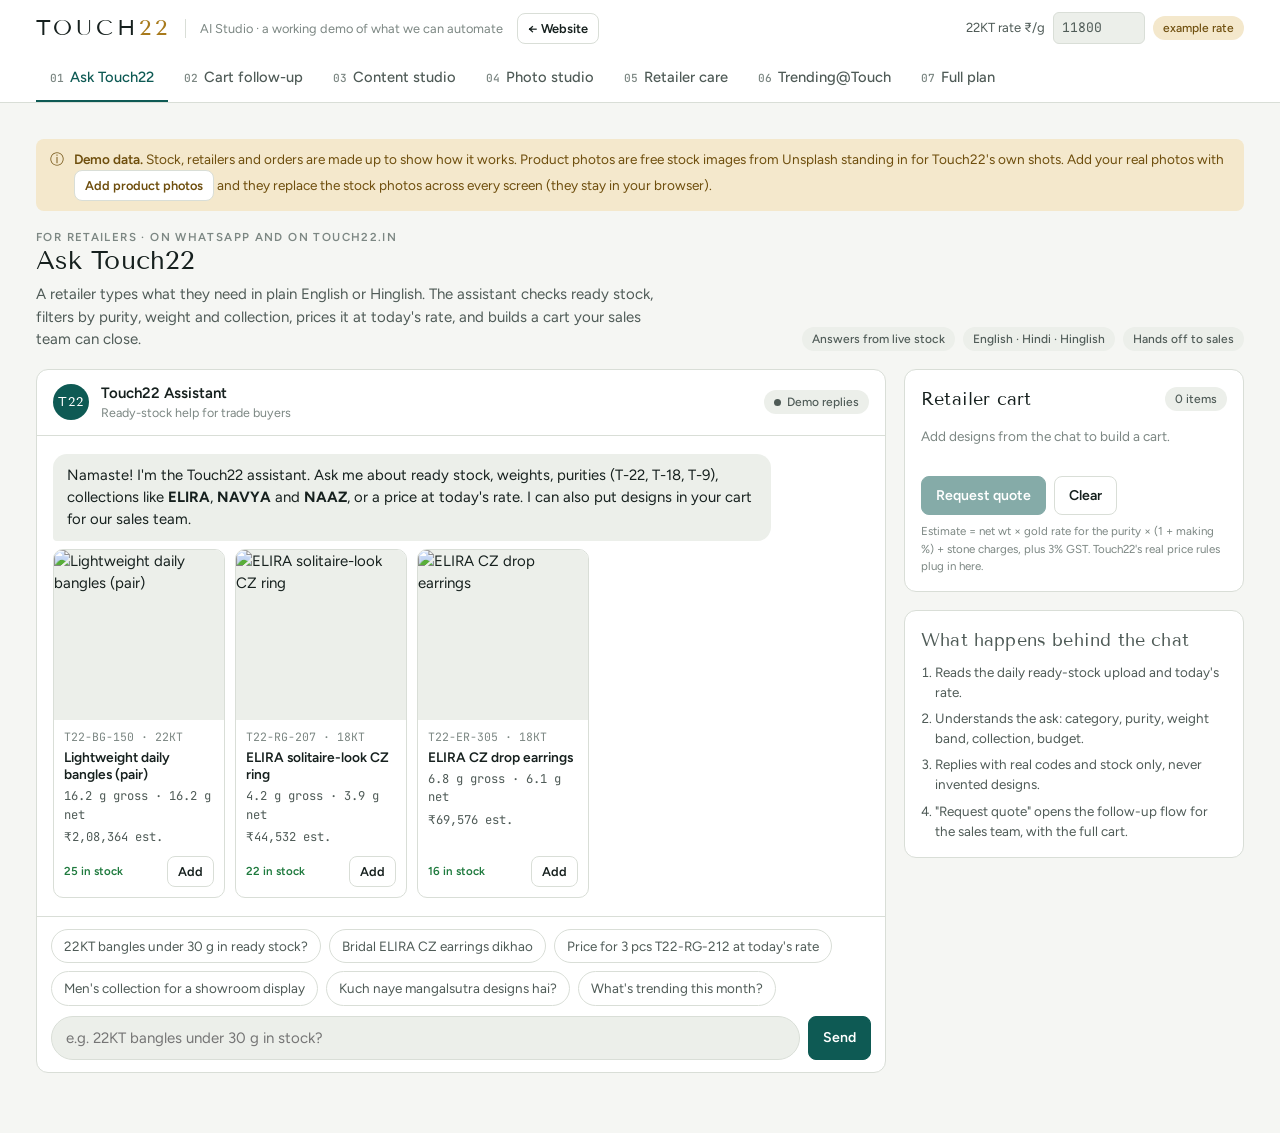
==== demos/index.html @ 25bc56fc "Add Touch22 landing site and AI Studio demos Landing page with stock jewellery photography, collecti" ====
<!doctype html><html lang="en"><head><meta charset="utf-8"><title>Touch22 AI Studio · Live demos</title><meta name="description" content="Interactive demos of the Touch22 AI automations: trade assistant, cart follow-up, content studio, photo studio, retailer care and Trending@Touch."><link rel="icon" href="data:image/svg+xml,%3Csvg xmlns='http://www.w3.org/2000/svg' viewBox='0 0 64 64'%3E%3Crect width='64' height='64' rx='14' fill='%230F0D0A'/%3E%3Ctext x='32' y='42' font-family='Georgia' font-size='26' fill='%23E8C77F' text-anchor='middle'%3E22%3C/text%3E%3C/svg%3E"><meta name=viewport content="width=device-width,initial-scale=1,viewport-fit=cover"><style>:root{color-scheme:light;box-sizing:border-box;padding-top:env(safe-area-inset-top,0px);padding-bottom:env(safe-area-inset-bottom,0px)}html{scroll-padding-top:env(safe-area-inset-top,0px)}body{margin:0;padding:0;font:14px -apple-system,BlinkMacSystemFont,sans-serif;background:#fff;color:#000}img{max-width:100%}[hidden]:not([hidden=until-found i]){display:none!important}</style></head><body>
<link rel="preconnect" href="https://fonts.googleapis.com">
<link rel="stylesheet" href="https://fonts.googleapis.com/css2?family=Tenor+Sans&family=Figtree:wght@400;500;600;700&family=JetBrains+Mono:wght@400;500&display=swap">
<style>
/* Layout: an app shell. Brand bar + tab rail on top, one working screen per AI automation below. */
:root{
  --bg:#F5F6F3; --surface:#FFFFFF; --surface-2:#ECEFEA; --line:#D9DED7;
  --ink:#16201E; --ink-2:#4F5B57; --ink-3:#7C8783;
  --peacock:#0E5A54; --peacock-2:#E1EFEC; --on-peacock:#FFFFFF;
  --gold:#A87A1C; --gold-2:#F4E8CC; --gold-ink:#6E4E0D;
  --wa:#DCF8C6; --wa-ink:#11291C; --wa-bg:#E9E3DA;
  --good:#1F7A3E; --warn:#A6620B; --bad:#B23A2E;
  --shadow:0 1px 2px rgba(20,32,30,.06),0 8px 24px rgba(20,32,30,.06);
  --f-display:"Tenor Sans","Optima","Candara","Segoe UI",sans-serif;
  --f-body:"Figtree","Segoe UI",system-ui,-apple-system,sans-serif;
  --f-mono:"JetBrains Mono",ui-monospace,"SFMono-Regular",Menlo,monospace;
}
@media (prefers-color-scheme: dark){:root:not([data-theme="light"]){
  --bg:#0D1413; --surface:#141D1C; --surface-2:#1B2624; --line:#2A3735;
  --ink:#E8EEEC; --ink-2:#AAB6B2; --ink-3:#7D8A86;
  --peacock:#4FB3A8; --peacock-2:#183230; --on-peacock:#06201D;
  --gold:#E2B654; --gold-2:#3A2E14; --gold-ink:#F1D48E;
  --wa:#1F4A33; --wa-ink:#E3F5E8; --wa-bg:#101A18;
  --good:#5BC682; --warn:#E6A24A; --bad:#EE7B6E;
  --shadow:0 1px 2px rgba(0,0,0,.3),0 8px 24px rgba(0,0,0,.25);
  color-scheme:dark}}
:root[data-theme="dark"]{
  --bg:#0D1413; --surface:#141D1C; --surface-2:#1B2624; --line:#2A3735;
  --ink:#E8EEEC; --ink-2:#AAB6B2; --ink-3:#7D8A86;
  --peacock:#4FB3A8; --peacock-2:#183230; --on-peacock:#06201D;
  --gold:#E2B654; --gold-2:#3A2E14; --gold-ink:#F1D48E;
  --wa:#1F4A33; --wa-ink:#E3F5E8; --wa-bg:#101A18;
  --good:#5BC682; --warn:#E6A24A; --bad:#EE7B6E;
  --shadow:0 1px 2px rgba(0,0,0,.3),0 8px 24px rgba(0,0,0,.25);
  color-scheme:dark}
*{box-sizing:border-box}
[hidden]{display:none!important}
body{background:var(--bg);color:var(--ink);font-family:var(--f-body);font-size:15px;line-height:1.5}
body::before{content:"";position:fixed;inset:0 0 auto;height:env(safe-area-inset-top,0px);z-index:10;background:var(--surface)}
.wrap{max-width:1240px;margin:0 auto;padding-left:max(16px,env(safe-area-inset-left,0px));padding-right:max(16px,env(safe-area-inset-right,0px))}
h1,h2,h3{font-family:var(--f-display);font-weight:400;text-wrap:balance;margin:0;letter-spacing:.01em}
h2{font-size:1.6rem;line-height:1.2}
h3{font-size:1.1rem}
p{margin:0}
.mono{font-family:var(--f-mono);font-variant-numeric:tabular-nums}
.eyebrow{font-size:.72rem;letter-spacing:.12em;text-transform:uppercase;color:var(--ink-3);font-weight:600}
.muted{color:var(--ink-2)}
button,input,select,textarea{font:inherit;color:inherit}
button{cursor:pointer}
:focus-visible{outline:2px solid var(--peacock);outline-offset:2px}

/* Top bar */
.top{position:sticky;top:env(safe-area-inset-top,0px);z-index:9;background:var(--surface);border-bottom:1px solid var(--line)}
.brandrow{display:flex;align-items:center;gap:14px;padding-block:12px;flex-wrap:wrap}
.mark{font-family:var(--f-display);font-size:1.35rem;letter-spacing:.18em}
.mark b{color:var(--gold);font-weight:400}
.tag{font-size:.8rem;color:var(--ink-3);border-left:1px solid var(--line);padding-left:14px}
.rate{margin-left:auto;display:flex;align-items:center;gap:8px;font-size:.82rem;color:var(--ink-2)}
.rate input{width:92px;padding:5px 8px;border:1px solid var(--line);border-radius:6px;background:var(--surface-2);font-family:var(--f-mono)}
.tabs{display:flex;gap:2px;overflow-x:auto;scrollbar-width:none}
.tabs::-webkit-scrollbar{display:none}
.tab{border:0;background:none;padding:10px 14px 12px;white-space:nowrap;color:var(--ink-2);font-weight:500;border-bottom:2px solid transparent;font-size:.92rem}
.tab:hover{color:var(--ink)}
.tab[aria-selected="true"]{color:var(--peacock);border-bottom-color:var(--peacock)}
.tab .n{font-family:var(--f-mono);font-size:.7rem;color:var(--ink-3);margin-right:6px}

.note{display:flex;gap:10px;align-items:flex-start;background:var(--gold-2);color:var(--gold-ink);border-radius:8px;padding:10px 14px;font-size:.85rem;margin-top:16px}
.note strong{font-weight:600}
main{padding-block:20px 60px}
.screen-head{display:flex;justify-content:space-between;align-items:flex-end;gap:16px;flex-wrap:wrap;margin-bottom:18px}
.screen-head .lede{max-width:62ch;color:var(--ink-2);margin-top:6px}
.who{display:flex;gap:8px;flex-wrap:wrap}
.pill{display:inline-flex;align-items:center;gap:6px;font-size:.75rem;padding:3px 10px;border-radius:999px;background:var(--surface-2);color:var(--ink-2);font-weight:500;white-space:nowrap}
.pill.live{background:var(--peacock-2);color:var(--peacock)}
.pill.gold{background:var(--gold-2);color:var(--gold-ink)}
.pill.good{color:var(--good)}
.pill.warn{color:var(--warn)}
.dot{width:7px;height:7px;border-radius:50%;background:currentColor}

.panel{background:var(--surface);border:1px solid var(--line);border-radius:12px}
.btn{border:1px solid var(--line);background:var(--surface);padding:8px 14px;border-radius:8px;font-weight:600;font-size:.88rem;display:inline-flex;align-items:center;gap:6px}
.btn:hover{border-color:var(--ink-3)}
.btn.primary{background:var(--peacock);border-color:var(--peacock);color:var(--on-peacock)}
.btn.primary:hover{filter:brightness(1.08)}
.btn.small{padding:5px 10px;font-size:.8rem}
.btn:disabled{opacity:.5;cursor:not-allowed}
.chips{display:flex;gap:8px;flex-wrap:wrap}
.chip{border:1px solid var(--line);background:var(--surface);border-radius:999px;padding:6px 12px;font-size:.84rem;color:var(--ink-2);text-align:left}
.chip:hover{border-color:var(--peacock);color:var(--peacock)}
.chip[aria-pressed="true"]{background:var(--peacock);color:var(--on-peacock);border-color:var(--peacock)}

/* ASK */
.ask{display:grid;grid-template-columns:minmax(0,1fr) 340px;gap:18px;align-items:start}
.chat{display:flex;flex-direction:column;min-height:620px;overflow:hidden}
.chat-head{display:flex;align-items:center;gap:12px;padding:12px 16px;border-bottom:1px solid var(--line)}
.avatar{width:36px;height:36px;border-radius:50%;background:var(--peacock);color:var(--on-peacock);display:grid;place-items:center;font-family:var(--f-display);font-size:.8rem;letter-spacing:.06em;flex:none}
.chat-head .t{font-weight:600}
.chat-head .s{font-size:.78rem;color:var(--ink-3)}
.chat-head .pill{margin-left:auto}
.log{flex:1;overflow-y:auto;padding:18px 16px;display:flex;flex-direction:column;gap:14px;max-height:640px}
.msg{max-width:88%;display:flex;flex-direction:column;gap:8px}
.msg.me{align-self:flex-end;align-items:flex-end}
.bubble{padding:10px 14px;border-radius:14px;background:var(--surface-2);font-size:.93rem;white-space:pre-wrap;overflow-wrap:anywhere}
.msg.me .bubble{background:var(--peacock);color:var(--on-peacock);border-bottom-right-radius:4px}
.msg.bot .bubble{border-bottom-left-radius:4px}
.bubble ul{margin:4px 0;padding-left:18px;white-space:normal}
.src{font-size:.72rem;color:var(--ink-3)}
.typing{display:inline-flex;gap:4px}
.typing i{width:6px;height:6px;border-radius:50%;background:var(--ink-3);animation:bl 1s infinite}
.typing i:nth-child(2){animation-delay:.15s}.typing i:nth-child(3){animation-delay:.3s}
@keyframes bl{0%,100%{opacity:.25}50%{opacity:1}}
.cards{display:grid;grid-template-columns:repeat(auto-fill,minmax(150px,1fr));gap:10px;width:100%}
.pcard{background:var(--surface);border:1px solid var(--line);border-radius:10px;overflow:hidden;display:flex;flex-direction:column}
.pimg{aspect-ratio:1/1;max-width:100%;background:var(--surface-2);position:relative}
.pimg svg,.pimg img{width:100%;height:100%;display:block;object-fit:cover}
.pimg .lbl{position:absolute;left:6px;bottom:6px;font-size:.62rem;background:rgba(0,0,0,.45);color:#fff;padding:1px 6px;border-radius:4px;letter-spacing:.04em}
.pbody{padding:8px 10px 10px;display:flex;flex-direction:column;gap:4px;flex:1}
.pcode{font-family:var(--f-mono);font-size:.72rem;color:var(--ink-3)}
.pname{font-weight:600;font-size:.86rem;line-height:1.25}
.pmeta{font-size:.76rem;color:var(--ink-2);font-family:var(--f-mono)}
.pfoot{display:flex;justify-content:space-between;align-items:center;margin-top:auto;padding-top:6px;gap:6px}
.stock{font-size:.72rem;font-weight:600}
.stock.ok{color:var(--good)}.stock.low{color:var(--warn)}.stock.out{color:var(--bad)}
.composer{border-top:1px solid var(--line);padding:12px 14px;display:flex;flex-direction:column;gap:10px}
.composer form{display:flex;gap:8px}
.composer input{flex:1;min-width:0;padding:10px 14px;border:1px solid var(--line);border-radius:999px;background:var(--surface-2)}
.side{display:flex;flex-direction:column;gap:18px}
.side .panel{padding:16px}
.cartline{display:grid;grid-template-columns:42px minmax(0,1fr) auto;gap:10px;align-items:center;padding-block:8px;border-bottom:1px solid var(--line)}
.cartline:last-child{border-bottom:0}
.thumb{width:42px;height:42px;border-radius:6px;overflow:hidden;background:var(--surface-2)}
.thumb svg,.thumb img{width:100%;height:100%;display:block;object-fit:cover}
.qty{display:flex;align-items:center;gap:4px}
.qty button{width:22px;height:22px;border-radius:5px;border:1px solid var(--line);background:var(--surface);line-height:1;padding:0}
.totals{display:grid;grid-template-columns:1fr auto;gap:4px 12px;font-size:.85rem;margin-top:10px}
.totals .big{font-weight:700;font-size:1rem}
.empty{color:var(--ink-3);font-size:.85rem;padding-block:8px}
.how{font-size:.84rem;color:var(--ink-2);display:flex;flex-direction:column;gap:8px}
.how li{margin-left:-4px}
.how ol{margin:0;padding-left:18px;display:flex;flex-direction:column;gap:6px}

/* FLOW */
.flow{display:grid;grid-template-columns:minmax(0,1.1fr) 340px minmax(0,1fr);gap:18px;align-items:start}
.steps{padding:8px 0}
.step{display:grid;grid-template-columns:70px 22px minmax(0,1fr);gap:10px;padding:10px 16px;border:0;background:none;text-align:left;width:100%;opacity:.45}
.step.on{opacity:1}
.step.cur{background:var(--peacock-2)}
.step .tm{font-family:var(--f-mono);font-size:.75rem;color:var(--ink-3);padding-top:2px}
.step .ic{width:22px;height:22px;border-radius:50%;border:2px solid var(--line);display:grid;place-items:center;font-size:.7rem;background:var(--surface)}
.step.on .ic{border-color:var(--peacock);background:var(--peacock);color:var(--on-peacock)}
.step .tt{font-weight:600;font-size:.9rem}
.step .dd{font-size:.82rem;color:var(--ink-2)}
.phone{background:var(--wa-bg);border-radius:22px;border:8px solid var(--ink);overflow:hidden;display:flex;flex-direction:column;height:600px}
.phone-top{background:#075E54;color:#fff;padding:10px 12px;display:flex;align-items:center;gap:10px;font-size:.85rem}
.phone-top .avatar{width:30px;height:30px;background:#fff;color:#075E54;font-size:.65rem}
.phone-log{flex:1;overflow-y:auto;padding:12px;display:flex;flex-direction:column;gap:8px}
.wa{max-width:85%;padding:7px 10px 4px;border-radius:8px;font-size:.82rem;white-space:pre-wrap;background:var(--surface);color:var(--ink);box-shadow:0 1px 1px rgba(0,0,0,.08)}
.wa.out{align-self:flex-end;background:var(--wa);color:var(--wa-ink)}
.wa .when{display:block;text-align:right;font-size:.62rem;opacity:.6;margin-top:2px}
.wa .btns{display:flex;gap:6px;margin-top:6px;flex-wrap:wrap}
.wa .btns span{border:1px solid currentColor;border-radius:6px;padding:2px 8px;font-size:.72rem;opacity:.8}
.salescard{padding:16px;display:flex;flex-direction:column;gap:12px}
.kv{display:grid;grid-template-columns:auto 1fr;gap:4px 12px;font-size:.84rem}
.kv dt{color:var(--ink-3)}
.kv dd{margin:0;font-weight:500}
.hl{background:var(--gold-2);color:var(--gold-ink);border-radius:8px;padding:10px 12px;font-size:.84rem}
.retailers{display:flex;gap:8px;flex-wrap:wrap;margin-bottom:14px}

/* STUDIO */
.studio{display:grid;grid-template-columns:300px minmax(0,1fr);gap:18px;align-items:start}
.controls{padding:16px;display:flex;flex-direction:column;gap:16px}
.field{display:flex;flex-direction:column;gap:6px}
.field label,.field .lab{font-size:.78rem;font-weight:600;color:var(--ink-2)}
select,textarea,.field input[type=text]{padding:8px 10px;border:1px solid var(--line);border-radius:8px;background:var(--surface-2);width:100%}
textarea{resize:vertical;min-height:90px;font-size:.88rem}
.igwrap{display:grid;grid-template-columns:minmax(0,380px) minmax(0,1fr);gap:18px;align-items:start}
.ig{background:var(--surface);border:1px solid var(--line);border-radius:12px;overflow:hidden}
.ig-h{display:flex;align-items:center;gap:8px;padding:10px 12px;font-size:.85rem;font-weight:600}
.ig-h .avatar{width:28px;height:28px;font-size:.55rem}
.ig-img{aspect-ratio:1/1;max-width:100%;position:relative;background:var(--surface-2)}
.ig-img svg,.ig-img img{width:100%;height:100%;display:block;object-fit:cover}
.ig-img .slide{position:absolute;top:10px;right:10px;background:rgba(0,0,0,.55);color:#fff;font-size:.7rem;padding:2px 8px;border-radius:999px}
.ig-img .ovl{position:absolute;left:0;right:0;bottom:0;padding:16px;background:linear-gradient(transparent,rgba(0,0,0,.6));color:#fff;font-family:var(--f-display);font-size:1.2rem;letter-spacing:.04em}
.ig-dots{display:flex;justify-content:center;gap:4px;padding:8px}
.ig-dots i{width:6px;height:6px;border-radius:50%;background:var(--line)}
.ig-dots i.on{background:var(--peacock)}
.ig-cap{padding:0 12px 14px;font-size:.86rem;white-space:pre-wrap}
.ig-cap b{font-weight:600}
.kw{display:flex;gap:6px;flex-wrap:wrap;margin-top:8px}
.kw span{font-size:.75rem;background:var(--peacock-2);color:var(--peacock);padding:2px 8px;border-radius:4px}
.cal{display:grid;grid-template-columns:repeat(7,minmax(0,1fr));gap:6px}
.cal div{background:var(--surface-2);border-radius:8px;padding:8px;min-height:84px;font-size:.74rem;display:flex;flex-direction:column;gap:4px}
.cal div b{font-family:var(--f-mono);font-weight:500;color:var(--ink-3)}
.cal .slot{background:var(--surface);border:1px solid var(--line);border-radius:5px;padding:3px 5px}
.cal .slot.new{border-color:var(--peacock);color:var(--peacock);font-weight:600}
.slides{display:flex;gap:6px;overflow-x:auto;padding-bottom:4px}
.slides button{flex:none;border:1px solid var(--line);background:var(--surface);border-radius:6px;padding:4px 10px;font-size:.78rem}
.slides button[aria-pressed="true"]{border-color:var(--peacock);color:var(--peacock);font-weight:600}

/* PHOTO */
.photo{display:grid;grid-template-columns:300px minmax(0,1fr);gap:18px;align-items:start}
.canvases{display:grid;grid-template-columns:1fr 1fr;gap:14px}
.cv{display:flex;flex-direction:column;gap:6px}
.cv canvas{width:100%;max-width:100%;aspect-ratio:1/1;border-radius:10px;border:1px solid var(--line);background:var(--surface-2);display:block}
.drop{border:1.5px dashed var(--line);border-radius:10px;padding:14px;text-align:center;font-size:.84rem;color:var(--ink-2);display:block;cursor:pointer}
.drop:hover{border-color:var(--peacock)}
.drop input{display:none}
.bgs{display:grid;grid-template-columns:repeat(3,1fr);gap:6px}
.bgs button{border:2px solid transparent;border-radius:8px;padding:0;overflow:hidden;background:none}
.bgs button[aria-pressed="true"]{border-color:var(--peacock)}
.bgs canvas{width:100%;aspect-ratio:1/1;display:block}
.bgs span{display:block;font-size:.68rem;padding:2px 0;color:var(--ink-2)}
.check{display:flex;gap:10px;align-items:flex-start;font-size:.84rem;padding:12px 14px}
.check .ok{color:var(--good);font-weight:700}
input[type=range]{width:100%;accent-color:var(--peacock)}

/* CRM */
.crm{display:grid;grid-template-columns:minmax(0,1fr) minmax(0,1.1fr);gap:18px;align-items:start}
.queue{padding:6px 0}
.qi{display:grid;grid-template-columns:52px minmax(0,1fr) auto;gap:12px;align-items:center;padding:10px 16px;border:0;background:none;width:100%;text-align:left;border-bottom:1px solid var(--line)}
.qi:last-child{border-bottom:0}
.qi[aria-pressed="true"]{background:var(--peacock-2)}
.date{text-align:center;border:1px solid var(--line);border-radius:8px;padding:4px 0;background:var(--surface)}
.date b{display:block;font-family:var(--f-mono);font-size:1rem;font-weight:500}
.date span{font-size:.62rem;text-transform:uppercase;letter-spacing:.1em;color:var(--ink-3)}
.qi .t{font-weight:600;font-size:.9rem}
.qi .d{font-size:.8rem;color:var(--ink-2)}
.status{font-size:.72rem;font-weight:600;padding:2px 8px;border-radius:999px;white-space:nowrap}
.status.draft{background:var(--gold-2);color:var(--gold-ink)}
.status.done{background:var(--peacock-2);color:var(--peacock)}
.status.human{background:var(--surface-2);color:var(--ink-2)}
.editor{padding:16px;display:flex;flex-direction:column;gap:12px}

/* TREND */
.trend{display:grid;grid-template-columns:minmax(0,1.4fr) minmax(0,1fr);gap:18px;align-items:start}
.chartbox{padding:16px;overflow-x:auto}
.chartbox svg{display:block;width:100%;min-width:480px;height:auto}
.chartbox text{fill:var(--ink-2);font-family:var(--f-body);font-size:12px}
.chartbox .val{fill:var(--ink);font-family:var(--f-mono);font-size:11px}
.chartbox .grid{stroke:var(--line);stroke-width:1}
.chartbox .bar{fill:var(--peacock)}
.chartbox .bar.top{fill:var(--gold)}
.tt-grid{display:grid;grid-template-columns:repeat(3,minmax(0,1fr));gap:10px}
.tt-grid .pcard .pbody{padding:6px 8px}

/* ROADMAP */
.road{display:grid;grid-template-columns:repeat(auto-fill,minmax(280px,1fr));gap:14px}
.ritem{padding:16px;display:flex;flex-direction:column;gap:10px}
.ritem .rn{display:flex;justify-content:space-between;align-items:center;gap:8px}
.ritem p{font-size:.86rem;color:var(--ink-2)}
.ritem .meta{display:grid;grid-template-columns:auto 1fr;gap:3px 10px;font-size:.78rem}
.ritem .meta dt{color:var(--ink-3)}
.ritem .meta dd{margin:0}
.ritem a{color:var(--peacock);font-weight:600;font-size:.84rem;text-decoration:none}
.phases{display:grid;grid-template-columns:repeat(3,minmax(0,1fr));gap:14px;margin-top:22px}
.phase{padding:16px}
.phase ul{margin:8px 0 0;padding-left:18px;font-size:.86rem;color:var(--ink-2);display:flex;flex-direction:column;gap:4px}
.qs{margin-top:22px;padding:16px}
.qs ol{margin:8px 0 0;padding-left:20px;font-size:.88rem;display:flex;flex-direction:column;gap:6px}

.toast{position:fixed;left:50%;bottom:calc(20px + env(safe-area-inset-bottom,0px));transform:translateX(-50%);background:var(--ink);color:var(--bg);padding:10px 16px;border-radius:8px;font-size:.86rem;z-index:20;box-shadow:var(--shadow);max-width:calc(100% - 32px)}

@media (max-width:1100px){
  .flow{grid-template-columns:minmax(0,1fr) 320px}
  .flow .salescard{grid-column:1/-1}
}
@media (max-width:900px){
  .ask,.studio,.photo,.crm,.trend,.igwrap{grid-template-columns:minmax(0,1fr)}
  .flow{grid-template-columns:minmax(0,1fr)}
  .phone{height:520px;max-width:380px;width:100%;margin:0 auto}
  .phases{grid-template-columns:minmax(0,1fr)}
  .chat{min-height:520px}
  .tag{display:none}
}
@media (max-width:560px){
  .cal{grid-template-columns:repeat(4,minmax(0,1fr))}
  .tt-grid{grid-template-columns:repeat(2,minmax(0,1fr))}
  .canvases{grid-template-columns:1fr}
  .rate{margin-left:0;width:100%}
  .msg{max-width:100%}
}
@media (prefers-reduced-motion:reduce){*{animation:none!important;transition:none!important}}
</style>

<header class="top">
  <div class="wrap">
    <div class="brandrow">
      <a class="mark" href="../" style="text-decoration:none;color:inherit" title="Back to Touch22 home">TOUCH<b>22</b></a>
      <div class="tag">AI Studio · a working demo of what we can automate</div><a class="btn small" href="../" style="text-decoration:none;color:inherit">← Website</a>
      <div class="rate"><label for="rate22">22KT rate ₹/g</label><input id="rate22" type="number" value="11800" step="10" min="1000"><span class="pill gold">example rate</span></div>
    </div>
    <nav class="tabs" role="tablist" aria-label="Demo screens" id="tabs"></nav>
  </div>
</header>

<main class="wrap">
  <div class="note" id="dataNote"><span>ⓘ</span><span><strong>Demo data.</strong> Stock, retailers and orders are made up to show how it works. Product photos are free stock images from Unsplash standing in for Touch22's own shots. Add your real photos with <button class="btn small" id="addPhotosBtn" type="button">Add product photos</button> and they replace the stock photos across every screen (they stay in your browser).<input type="file" id="addPhotos" accept="image/*" multiple hidden></span></div>

  <!-- 1 ASK -->
  <section id="s-ask" class="screen" role="tabpanel">
    <div class="screen-head" style="margin-top:18px">
      <div>
        <div class="eyebrow">For retailers · on WhatsApp and on touch22.in</div>
        <h2>Ask Touch22</h2>
        <p class="lede">A retailer types what they need in plain English or Hinglish. The assistant checks ready stock, filters by purity, weight and collection, prices it at today's rate, and builds a cart your sales team can close.</p>
      </div>
      <div class="who"><span class="pill">Answers from live stock</span><span class="pill">English · Hindi · Hinglish</span><span class="pill">Hands off to sales</span></div>
    </div>
    <div class="ask">
      <div class="panel chat">
        <div class="chat-head">
          <div class="avatar">T22</div>
          <div><div class="t">Touch22 Assistant</div><div class="s">Ready-stock help for trade buyers</div></div>
          <span class="pill" id="aiMode"><span class="dot"></span>Connecting…</span>
        </div>
        <div class="log" id="log" aria-live="polite"></div>
        <div class="composer">
          <div class="chips" id="suggest"></div>
          <form id="askForm"><input id="askInput" autocomplete="off" placeholder="e.g. 22KT bangles under 30 g in stock?"><button class="btn primary" type="submit" id="askBtn">Send</button></form>
        </div>
      </div>
      <aside class="side">
        <div class="panel">
          <div style="display:flex;justify-content:space-between;align-items:center;margin-bottom:6px"><h3>Retailer cart</h3><span class="pill" id="cartCount">0 items</span></div>
          <div id="cartLines"></div>
          <div class="totals" id="cartTotals"></div>
          <div style="display:flex;gap:8px;margin-top:12px;flex-wrap:wrap">
            <button class="btn primary" id="sendQuote" type="button" disabled>Request quote</button>
            <button class="btn" id="clearCart" type="button">Clear</button>
          </div>
          <p class="src" style="margin-top:8px">Estimate = net wt × gold rate for the purity × (1 + making %) + stone charges, plus 3% GST. Touch22's real price rules plug in here.</p>
        </div>
        <div class="panel how">
          <h3>What happens behind the chat</h3>
          <ol>
            <li>Reads the daily ready-stock upload and today's rate.</li>
            <li>Understands the ask: category, purity, weight band, collection, budget.</li>
            <li>Replies with real codes and stock only, never invented designs.</li>
            <li>"Request quote" opens the follow-up flow for the sales team, with the full cart.</li>
          </ol>
        </div>
      </aside>
    </div>
  </section>

  <!-- 2 FLOW -->
  <section id="s-flow" class="screen" role="tabpanel" hidden>
    <div class="screen-head" style="margin-top:18px">
      <div>
        <div class="eyebrow">For the sales team · replaces manual cart chasing</div>
        <h2>Cart follow-up on autopilot</h2>
        <p class="lede">Every cart on touch22.in starts a sequence: an instant WhatsApp acknowledgement, a reminder if it goes quiet, and a ready-made brief for the salesperson who closes it.</p>
      </div>
      <button class="btn primary" id="playFlow" type="button">▶ Play the sequence</button>
    </div>
    <div class="retailers" id="retailerPick"></div>
    <div class="flow">
      <div class="panel steps" id="steps"></div>
      <div class="phone">
        <div class="phone-top"><div class="avatar">T22</div><div><div style="font-weight:600" id="waName">Touch22 Gold</div><div style="font-size:.7rem;opacity:.8">WhatsApp Business · verified</div></div></div>
        <div class="phone-log" id="waLog"></div>
      </div>
      <div class="panel salescard" id="salesCard"></div>
    </div>
  </section>

  <!-- 3 CONTENT -->
  <section id="s-content" class="screen" role="tabpanel" hidden>
    <div class="screen-head" style="margin-top:18px">
      <div>
        <div class="eyebrow">For marketing · from the daily stock upload to Instagram</div>
        <h2>Content studio</h2>
        <p class="lede">Pick a design from today's stock and the studio drafts the post in Touch22's voice: premium, short, Hinglish where it fits, and no more than 8 keywords instead of a hashtag dump. Someone approves it before anything goes live.</p>
      </div>
    </div>
    <div class="studio">
      <div class="panel controls">
        <div class="field"><label for="cProduct">Design</label><select id="cProduct"></select></div>
        <div class="field"><span class="lab">Format</span><div class="chips" id="cFormat"></div></div>
        <div class="field"><span class="lab">Language</span><div class="chips" id="cLang"></div></div>
        <div class="field"><span class="lab">Angle</span><div class="chips" id="cAngle"></div></div>
        <button class="btn primary" id="cGo" type="button">Draft the post</button>
        <p class="src" id="cSrc"></p>
      </div>
      <div style="display:flex;flex-direction:column;gap:18px;min-width:0">
        <div class="igwrap">
          <div class="ig">
            <div class="ig-h"><div class="avatar">T22</div>touch22.in<span class="muted" style="font-weight:400;margin-left:auto;font-size:.75rem" id="igWhen"></span></div>
            <div class="ig-img" id="igImg"></div>
            <div class="ig-dots" id="igDots"></div>
            <div class="ig-cap" id="igCap"></div>
          </div>
          <div class="panel" style="padding:16px;display:flex;flex-direction:column;gap:12px;min-width:0">
            <h3 id="cOutTitle">Draft</h3>
            <div class="slides" id="cSlides"></div>
            <div class="field"><label for="cText">Edit before approving</label><textarea id="cText" rows="9"></textarea></div>
            <div style="display:flex;gap:8px;flex-wrap:wrap"><button class="btn primary" id="cApprove" type="button">Approve and schedule</button><button class="btn" id="cCopy" type="button">Copy text</button></div>
          </div>
        </div>
        <div class="panel" style="padding:16px">
          <div style="display:flex;justify-content:space-between;align-items:center;gap:10px;flex-wrap:wrap;margin-bottom:10px"><h3>Posting week</h3><span class="src">Approved drafts land in the next open slot</span></div>
          <div class="cal" id="cal"></div>
        </div>
      </div>
    </div>
  </section>

  <!-- 4 PHOTO -->
  <section id="s-photo" class="screen" role="tabpanel" hidden>
    <div class="screen-head" style="margin-top:18px">
      <div>
        <div class="eyebrow">For catalogue and Instagram · fixes the "AI changed my ring" problem</div>
        <h2>Photo studio that keeps the design exact</h2>
        <p class="lede">Generative tools redraw the jewellery and change the shape of rings and earrings. This studio cuts the real piece out of your photo and places it on a new backdrop with a soft shadow. The jewellery pixels are copied, never redrawn.</p>
      </div>
    </div>
    <div class="photo">
      <div class="panel controls">
        <label class="drop" for="phFile">Drop or choose a product photo<br><span class="src">Best on a plain light background. Stays in your browser.</span><input type="file" id="phFile" accept="image/*"></label>
        <div class="field"><label for="phSample">Or use a sample design</label><select id="phSample"></select></div>
        <div class="field"><span class="lab">Backdrop</span><div class="bgs" id="bgs"></div></div>
        <div class="field"><label for="phTol">Background removal strength</label><input type="range" id="phTol" min="5" max="120" value="48"></div>
        <div class="field"><label for="phScale">Size on backdrop</label><input type="range" id="phScale" min="40" max="100" value="78"></div>
        <button class="btn primary" id="phSave" type="button" hidden>Save image</button>
      </div>
      <div style="display:flex;flex-direction:column;gap:14px;min-width:0">
        <div class="canvases">
          <div class="cv"><span class="eyebrow">Original</span><canvas id="cvIn" width="800" height="800"></canvas></div>
          <div class="cv"><span class="eyebrow">Studio output</span><canvas id="cvOut" width="800" height="800"></canvas></div>
        </div>
        <div class="panel check" id="phCheck"></div>
      </div>
    </div>
  </section>

  <!-- 5 CRM -->
  <section id="s-crm" class="screen" role="tabpanel" hidden>
    <div class="screen-head" style="margin-top:18px">
      <div>
        <div class="eyebrow">For relationships · the next 30 days</div>
        <h2>Retailer care</h2>
        <p class="lede">Birthdays, store anniversaries, festival wishes and reorder nudges, drafted from the client list and past orders. The team approves each one; condolence messages are always written by a person.</p>
      </div>
      <button class="btn" id="approveAll" type="button">Approve all routine drafts</button>
    </div>
    <div class="crm">
      <div class="panel queue" id="queue"></div>
      <div class="panel editor" id="editor"></div>
    </div>
  </section>

  <!-- 6 TREND -->
  <section id="s-trend" class="screen" role="tabpanel" hidden>
    <div class="screen-head" style="margin-top:18px">
      <div>
        <div class="eyebrow">For Trending@Touch · computed, not hand-picked</div>
        <h2>Trending@Touch, September 2026</h2>
        <p class="lede">Each month the system ranks designs by orders and cart adds across all retailers, flags what is rising, and drafts the Trending@Touch section for the website and a post.</p>
      </div>
      <div class="chips" id="trendMode"></div>
    </div>
    <div class="trend">
      <div class="panel chartbox" id="chart"></div>
      <div class="panel" style="padding:16px;display:flex;flex-direction:column;gap:12px">
        <h3>Drafted section</h3>
        <p class="muted" id="trendText" style="font-size:.9rem"></p>
        <div class="tt-grid" id="ttGrid"></div>
      </div>
    </div>
  </section>

  <!-- 7 ROADMAP -->
  <section id="s-road" class="screen" role="tabpanel" hidden>
    <div class="screen-head" style="margin-top:18px">
      <div>
        <div class="eyebrow">The full plan</div>
        <h2>Everything we can automate for Touch22</h2>
        <p class="lede">Seven automations, ranked by how much time or revenue they win back. The first five are clickable in this demo.</p>
      </div>
    </div>
    <div class="road" id="road"></div>
    <div class="phases">
      <div class="panel phase"><div class="eyebrow">Phase 1</div><h3>Sell faster</h3><ul><li>Ask Touch22 assistant on WhatsApp and the portal</li><li>Cart follow-up sequence</li><li>Daily rate and stock sync</li></ul></div>
      <div class="panel phase"><div class="eyebrow">Phase 2</div><h3>Look better</h3><ul><li>Photo studio for catalogue and posts</li><li>Content studio and posting calendar</li><li>Trending@Touch from real data</li></ul></div>
      <div class="panel phase"><div class="eyebrow">Phase 3</div><h3>Grow</h3><ul><li>Retailer care and reorder nudges</li><li>Export lead research and outreach drafts</li><li>HR and back-office trackers</li></ul></div>
    </div>
    <div class="panel qs"><h3>What we need from Touch22 to build it</h3><ol>
      <li>Which platform runs touch22.in, and can it send cart and order events (webhook or daily export)?</li>
      <li>Is WhatsApp Business API set up, and which number should the assistant use?</li>
      <li>Which billing or stock software do you use (for example Omunim, Gati, Jewel Soft), and can it export stock daily?</li>
      <li>Your pricing rules: making charges, wastage or touch, and stone charges by category.</li>
      <li>Who approves Instagram posts and retailer messages today, and how many posts a week you want.</li>
      <li>A folder of your original product photos (the same ones on Instagram) to load into the studio.</li>
    </ol></div>
  </section>
</main>
<div class="toast" id="toast" hidden></div>

<script>
(()=>{
"use strict";
const $=s=>document.querySelector(s), $$=s=>[...document.querySelectorAll(s)];
const esc=s=>String(s).replace(/[&<>"']/g,c=>({"&":"&amp;","<":"&lt;",">":"&gt;",'"':"&quot;","'":"&#39;"}[c]));
const inr=n=>"₹"+Math.round(n).toLocaleString("en-IN");
let toastT; function toast(m){const t=$("#toast");t.textContent=m;t.hidden=false;clearTimeout(toastT);toastT=setTimeout(()=>t.hidden=true,2600);}

/* ---------- Sample catalogue ---------- */
const FIN={22:.916,18:.75,9:.375};
const P=[
 ["T22-BG-104","Machine-cut kada pair","Core","bangle",22,28.4,28.4,"Plain",8,0,14,"bangle","y",true],
 ["T22-BG-118","Rose gold slim bangles (set of 4)","Core","bangle",18,22.1,22.1,"Plain",10,0,6,"bangle","r",false],
 ["T22-BG-131","ELIRA CZ eternity bangle","ELIRA","bangle",18,18.6,17.2,"CZ",14,3200,3,"bangle","y",true],
 ["T22-BG-140","NAAZ Turkish broad kada","NAAZ","bangle",22,41.8,40.9,"Colour stones",13,4500,2,"bangle","y",false],
 ["T22-RG-207","ELIRA solitaire-look CZ ring","ELIRA","ring",18,4.2,3.9,"CZ",15,1200,22,"ring","y",true],
 ["T22-RG-212","NAVYA moissanite halo ring","NAVYA","ring",18,5.1,4.6,"Moissanite",16,9800,7,"ring","y",true],
 ["T22-RG-219","Men's signet ring, matte","Men","ring",22,9.8,9.8,"Plain",9,0,11,"ring","y",false],
 ["T22-RG-225","Couple bands, 9KT gifting pair","Gifting","bands",9,6.4,6.4,"Plain",12,0,30,"bands","r",true],
 ["T22-RG-231","Mangalsutra ring, black bead","Core","ring",18,3.6,3.4,"Black beads",12,300,0,"ring","y",false],
 ["T22-ER-305","ELIRA CZ drop earrings","ELIRA","earring",18,6.8,6.1,"CZ",15,1800,16,"drop","y",true],
 ["T22-ER-311","NAVYA moissanite studs","NAVYA","earring",18,3.2,2.9,"Moissanite",16,7600,9,"stud","y",false],
 ["T22-ER-318","Casting jhumka, temple motif","Core","earring",22,14.6,14.6,"Plain",11,0,5,"jhumka","y",true],
 ["T22-ER-322","Rose gold ear cuff","Core","earring",18,2.4,2.4,"Plain",13,0,18,"cuff","r",true],
 ["T22-ER-329","NAAZ Turkish chandbali","NAAZ","earring",22,19.2,18.4,"Colour stones",14,3800,2,"jhumka","y",false],
 ["T22-MS-402","Short mangalsutra, CZ pendant","Core","mangalsutra",22,12.4,11.9,"CZ",11,900,10,"mangal","y",true],
 ["T22-MS-409","NAVYA moissanite mangalsutra","NAVYA","mangalsutra",18,10.8,9.9,"Moissanite",16,14500,4,"mangal","y",false],
 ["T22-MS-415","Long mangalsutra, plain vati","Core","mangalsutra",22,21.5,21.5,"Plain",9,0,6,"mangal","y",false],
 ["T22-CH-503","Men's curb chain 22\"","Men","chain",22,24.6,24.6,"Plain",7,0,12,"chain","y",true],
 ["T22-CH-508","Rope chain 18\"","Core","chain",22,11.2,11.2,"Plain",7,0,20,"chain","y",false],
 ["T22-PD-604","ELIRA CZ floral pendant","ELIRA","pendant",18,3.9,3.5,"CZ",15,1100,14,"pendant","y",false],
 ["T22-BR-702","Men's link bracelet","Men","bracelet",22,18.3,18.3,"Plain",8,0,8,"bracelet","y",true],
 ["T22-BR-709","Rose gold CZ bracelet","ELIRA","bracelet",18,8.7,8.0,"CZ",14,2100,1,"bracelet","r",false],
 ["T22-BR-714","Men's brooch, lapel","Men","pendant",22,7.4,7.1,"CZ",12,800,3,"brooch","y",false],
 ["T22-BG-150","Lightweight daily bangles (pair)","Core","bangle",22,16.2,16.2,"Plain",9,0,25,"bangle","y",true],
].map((r,i)=>({code:r[0],name:r[1],col:r[2],cat:r[3],kt:r[4],gw:r[5],nw:r[6],stone:r[7],mk:r[8],stoneCh:r[9],stock:r[10],art:r[11],metal:r[12],isNew:r[13],i}));
const byCode=c=>P.find(p=>p.code.toLowerCase()===String(c).trim().toLowerCase());
const rate22=()=>Math.max(1000,Number($("#rate22").value)||11800);
const rateFor=kt=>rate22()/FIN[22]*FIN[kt];
const price=p=>p.nw*rateFor(p.kt)*(1+p.mk/100)+p.stoneCh;
const stockTag=p=>p.stock===0?'<span class="stock out">Made to order</span>':p.stock<=3?`<span class="stock low">Only ${p.stock} left</span>`:`<span class="stock ok">${p.stock} in stock</span>`;

/* ---------- Illustrations (stand-ins for real photos) ---------- */
const photos={}; // product index -> image URL (stock photo, or the user's own upload)
const uploaded=new Set(); // product indexes whose photo came from the user (safe to cut out on a canvas)
const STOCK={"T22-BG-104":"1758995116383-f51775896add","T22-BG-118":"1679156271456-d6068c543ee7","T22-BG-131":"1638617501607-5dfb8b079ebf","T22-BG-140":"1787769499046-8a94b2de1f62","T22-RG-207":"1611955167811-4711904bb9f8","T22-RG-212":"1631982686092-e6561a853187","T22-RG-219":"1598560917807-1bae44bd2be8","T22-RG-225":"1622398925373-3f91b1e275f5","T22-RG-231":"1655707063513-a08dad26440e","T22-ER-305":"1705326453273-1c35d7dad309","T22-ER-311":"1705326453282-e4e1b78f5fea","T22-ER-318":"1705326454933-9685fc6888e1","T22-ER-322":"1782400027260-3694aae56d1c","T22-ER-329":"1701777892770-df3bf8006fd8","T22-MS-402":"1651160670627-2896ddf7822f","T22-MS-409":"1758995115857-2de1eb6283d0","T22-MS-415":"1600862754152-80a263dd564f","T22-CH-503":"1611107683227-e9060eccd846","T22-CH-508":"1601121141461-920cb1993441","T22-PD-604":"1685970731571-72ede0cb26ea","T22-BR-702":"1633810542706-90e5ff7557be","T22-BR-709":"1611598935678-c88dca238fce","T22-BR-714":"1685970731194-e27b477e87ba","T22-BG-150":"1741071520904-37ef3c0fea09"};
P.forEach(p=>{if(STOCK[p.code])photos[p.i]=`https://images.unsplash.com/photo-${STOCK[p.code]}?auto=format&fit=crop&w=600&h=600&q=75`;});
const METAL={y:["#FFF1B8","#E8C25A","#B98A22","#7A5612"],r:["#FFE0D0","#E9A88A","#BF7558","#7E4632"]};
function art(p,opt={}){
  if(photos[p.i]&&!opt.svgOnly) return `<img src="${photos[p.i]}" alt="${esc(p.name)}" loading="lazy" decoding="async">`;
  const id="g"+p.i+"_"+Math.random().toString(36).slice(2,7), m=METAL[p.metal]||METAL.y;
  const stone=p.stone==="CZ"||p.stone==="Moissanite", colour=p.stone==="Colour stones", black=p.stone==="Black beads";
  const bgA=p.col==="NAAZ"?"#3A1F2B":p.col==="NAVYA"?"#1E2A3A":p.col==="ELIRA"?"#E9ECEF":p.col==="Men"?"#24302E":"#F2EDE3";
  const bgB=p.col==="NAAZ"?"#1C0E15":p.col==="NAVYA"?"#0F1621":p.col==="ELIRA"?"#C9D0D6":p.col==="Men"?"#121A19":"#DCD3C2";
  const G=`url(#${id}m)`, S=`url(#${id}s)`;
  const gem=(x,y,r)=>stone?`<circle cx="${x}" cy="${y}" r="${r}" fill="${S}" stroke="${m[2]}" stroke-width="1"/><circle cx="${x-r*.3}" cy="${y-r*.35}" r="${r*.28}" fill="#fff" opacity=".9"/>`:colour?`<circle cx="${x}" cy="${y}" r="${r}" fill="${["#B0263E","#1E7A55","#2A4FA8"][Math.round(x+y)%3]}" stroke="${m[2]}" stroke-width="1.2"/><circle cx="${x-r*.3}" cy="${y-r*.35}" r="${r*.25}" fill="#fff" opacity=".6"/>`:black?`<circle cx="${x}" cy="${y}" r="${r}" fill="#15171A"/>`:`<circle cx="${x}" cy="${y}" r="${r}" fill="${G}"/>`;
  let g="";
  switch(p.art){
   case"ring":g=`<ellipse cx="100" cy="118" rx="46" ry="40" fill="none" stroke="${G}" stroke-width="11"/><ellipse cx="100" cy="118" rx="46" ry="40" fill="none" stroke="${m[0]}" stroke-width="2" opacity=".6"/>`+(p.stone==="Plain"?`<rect x="78" y="64" width="44" height="22" rx="8" fill="${G}" stroke="${m[3]}" stroke-width="1"/><path d="M86 75h28" stroke="${m[3]}" stroke-width="1.5" opacity=".5"/>`:`<path d="M80 82 L100 60 L120 82 Z" fill="${m[2]}"/>${gem(100,70,15)}${[[-22,4],[22,4]].map(([dx,dy])=>gem(100+dx,70+dy+8,5)).join("")}`);break;
   case"bands":g=`<ellipse cx="80" cy="112" rx="38" ry="34" fill="none" stroke="${G}" stroke-width="10"/><ellipse cx="122" cy="104" rx="34" ry="30" fill="none" stroke="url(#${id}m2)" stroke-width="8"/><circle cx="122" cy="74" r="3.5" fill="#fff"/>`;break;
   case"bangle":g=`<ellipse cx="100" cy="104" rx="66" ry="56" fill="none" stroke="${m[3]}" stroke-width="18" opacity=".35" transform="translate(4 6)"/><ellipse cx="100" cy="100" rx="66" ry="56" fill="none" stroke="${G}" stroke-width="16"/>`+Array.from({length:22},(_,k)=>{const a=k/22*Math.PI*2;return (stone||colour)&&k%2===0?gem(100+66*Math.cos(a),100+56*Math.sin(a),3.6):`<circle cx="${100+66*Math.cos(a)}" cy="${100+56*Math.sin(a)}" r="1.6" fill="${m[0]}" opacity=".9"/>`}).join("")+(p.name.includes("pair")||p.name.includes("set")?`<ellipse cx="100" cy="100" rx="52" ry="43" fill="none" stroke="url(#${id}m2)" stroke-width="7"/>`:"");break;
   case"drop":case"stud":case"jhumka":case"cuff":{
     const one=(cx)=>p.art==="stud"?`${gem(cx,96,13)}${[0,1,2,3,4,5].map(k=>{const a=k/6*Math.PI*2;return gem(cx+21*Math.cos(a),96+21*Math.sin(a),6)}).join("")}`
       :p.art==="drop"?`<circle cx="${cx}" cy="56" r="7" fill="${G}"/><path d="M${cx} 63 L${cx} 82" stroke="${G}" stroke-width="3"/><path d="M${cx} 82 C ${cx+24} 110, ${cx+16} 146, ${cx} 150 C ${cx-16} 146, ${cx-24} 110, ${cx} 82Z" fill="${G}"/>${gem(cx,124,12)}${gem(cx,96,5)}`
       :p.art==="jhumka"?`<circle cx="${cx}" cy="52" r="10" fill="${G}"/>${colour?gem(cx,52,5):""}<path d="M${cx} 62 v10" stroke="${G}" stroke-width="3"/><path d="M${cx-26} 120 Q ${cx-24} 74 ${cx} 72 Q ${cx+24} 74 ${cx+26} 120 Z" fill="${G}" stroke="${m[3]}" stroke-width="1"/>${[0,1,2,3,4,5,6].map(k=>`<circle cx="${cx-24+k*8}" cy="128" r="3.4" fill="${k%2&&colour?"#B0263E":m[1]}"/>`).join("")}`
       :`<path d="M${cx-14} 60 C ${cx+34} 50, ${cx+40} 128, ${cx-2} 150" fill="none" stroke="${G}" stroke-width="9" stroke-linecap="round"/><circle cx="${cx-14}" cy="60" r="6" fill="${G}"/><path d="M${cx+20} 84 l10 -2" stroke="${G}" stroke-width="5" stroke-linecap="round"/>`;
     g=p.art==="cuff"?one(100):one(66)+one(134);break;}
   case"mangal":g=`<path d="M30 30 Q100 150 170 30" fill="none" stroke="#15171A" stroke-width="5" stroke-dasharray="1 7" stroke-linecap="round"/><path d="M30 30 Q100 150 170 30" fill="none" stroke="${G}" stroke-width="1.6"/>`+(p.name.includes("vati")?`<path d="M70 108 a14 14 0 1 0 28 0 a14 14 0 1 0 -28 0" fill="${G}"/><path d="M102 108 a14 14 0 1 0 28 0 a14 14 0 1 0 -28 0" fill="${G}"/>`:`<path d="M100 96 L120 122 L100 160 L80 122 Z" fill="${G}" stroke="${m[3]}" stroke-width="1"/>${gem(100,126,10)}`);break;
   case"chain":g=Array.from({length:19},(_,k)=>{const t=k/18,x=30+140*t,y=30+150*t*(1-t)*1.6;return `<ellipse cx="${x}" cy="${y}" rx="${p.name.includes("curb")?8:6}" ry="${p.name.includes("curb")?5:4}" fill="none" stroke="${G}" stroke-width="${p.name.includes("curb")?3.5:2.6}" transform="rotate(${k*28} ${x} ${y})"/>`}).join("");break;
   case"pendant":g=`<path d="M40 30 Q100 110 160 30" fill="none" stroke="${G}" stroke-width="2"/><circle cx="100" cy="72" r="5" fill="none" stroke="${G}" stroke-width="2"/>`+[0,1,2,3,4].map(k=>{const a=k/5*Math.PI*2-Math.PI/2;return `<ellipse cx="${100+18*Math.cos(a)}" cy="${112+18*Math.sin(a)}" rx="11" ry="7" fill="${G}" transform="rotate(${k*72} ${100+18*Math.cos(a)} ${112+18*Math.sin(a)})"/>`}).join("")+gem(100,112,8);break;
   case"brooch":g=`<path d="M60 150 L140 60" stroke="${G}" stroke-width="4"/>`+[0,1,2,3,4,5,6,7].map(k=>{const a=k/8*Math.PI*2;return `<path d="M100 100 L${100+40*Math.cos(a)} ${100+40*Math.sin(a)}" stroke="${G}" stroke-width="6" stroke-linecap="round"/>`}).join("")+gem(100,100,12);break;
   case"bracelet":g=Array.from({length:11},(_,k)=>{const a=Math.PI*(.1+k*.08),x=100+70*Math.cos(a),y=40+90*Math.sin(a);return `<rect x="${x-9}" y="${y-6}" width="18" height="12" rx="5" fill="none" stroke="${G}" stroke-width="3.4" transform="rotate(${k*14-70} ${x} ${y})"/>${stone&&k%2?gem(x,y,3.5):""}`}).join("");break;
  }
  return `<svg viewBox="0 0 200 200" xmlns="http://www.w3.org/2000/svg" role="img" aria-label="Illustration of ${esc(p.name)}"><defs><radialGradient id="${id}b" cx="50%" cy="40%" r="75%"><stop offset="0" stop-color="${bgA}"/><stop offset="1" stop-color="${bgB}"/></radialGradient><linearGradient id="${id}m" x1="0" y1="0" x2="1" y2="1"><stop offset="0" stop-color="${m[0]}"/><stop offset=".35" stop-color="${m[1]}"/><stop offset=".7" stop-color="${m[2]}"/><stop offset="1" stop-color="${m[1]}"/></linearGradient><linearGradient id="${id}m2" x1="1" y1="0" x2="0" y2="1"><stop offset="0" stop-color="${m[0]}"/><stop offset=".5" stop-color="${m[2]}"/><stop offset="1" stop-color="${m[1]}"/></linearGradient><radialGradient id="${id}s" cx="35%" cy="30%" r="80%"><stop offset="0" stop-color="#FFFFFF"/><stop offset=".5" stop-color="${p.stone==="Moissanite"?"#E4ECFF":"#EEF3F7"}"/><stop offset="1" stop-color="#A9B6C2"/></radialGradient></defs>${opt.noBg?"":`<rect width="200" height="200" fill="url(#${id}b)"/>`}<g>${g}</g></svg>`;
}
const imgBox=(p,cls="pimg")=>`<div class="${cls}">${art(p)}${cls==="pimg"&&!photos[p.i]?'<span class="lbl">ILLUSTRATION</span>':""}</div>`;
function pcard(p,{add=true}={}){
  return `<div class="pcard">${imgBox(p)}<div class="pbody"><div class="pcode">${p.code} · ${p.kt}KT</div><div class="pname">${esc(p.name)}</div><div class="pmeta">${p.gw} g gross · ${p.nw} g net</div><div class="pmeta">${inr(price(p))} est.</div><div class="pfoot">${stockTag(p)}${add?`<button class="btn small" data-add="${p.code}" type="button">Add</button>`:""}</div></div></div>`;
}

/* ---------- Tabs ---------- */
const TABS=[["ask","Ask Touch22"],["flow","Cart follow-up"],["content","Content studio"],["photo","Photo studio"],["crm","Retailer care"],["trend","Trending@Touch"],["road","Full plan"]];
$("#tabs").innerHTML=TABS.map(([k,l],i)=>`<button class="tab" role="tab" id="t-${k}" aria-controls="s-${k}" aria-selected="${i===0}" data-tab="${k}"><span class="n">0${i+1}</span>${l}</button>`).join("");
const opened=new Set();
function show(k){
  $$(".tab").forEach(b=>b.setAttribute("aria-selected",b.dataset.tab===k));
  $$(".screen").forEach(s=>s.hidden=s.id!=="s-"+k);
  if(k==="photo"&&!opened.has("photo")){initPhoto();}
  if(k==="trend")drawTrend();
  opened.add(k);
  try{localStorage.setItem("t22tab",k)}catch(e){}
  if(location.hash!=="#"+k)history.replaceState(null,"","#"+k);
  window.scrollTo({top:0});
}
$("#tabs").addEventListener("click",e=>{const b=e.target.closest("[data-tab]");if(b)show(b.dataset.tab);});
document.addEventListener("click",e=>{const a=e.target.closest("[data-goto]");if(a){e.preventDefault();show(a.dataset.goto);}});

/* ---------- Photos upload (global) ---------- */
$("#addPhotosBtn").onclick=()=>$("#addPhotos").click();
$("#addPhotos").onchange=e=>{
  const files=[...e.target.files]; if(!files.length)return;
  files.slice(0,P.length).forEach((f,k)=>{photos[k]=URL.createObjectURL(f);uploaded.add(k);});
  toast(`${Math.min(files.length,P.length)} photo${files.length>1?"s":""} placed on designs in catalogue order`);
  rerenderAll();
};

/* ---------- 1. ASK ---------- */
let sample=null, live=false; const turns=[]; const cart=new Map();
const SUGGEST=["22KT bangles under 30 g in ready stock?","Bridal ELIRA CZ earrings dikhao","Price for 3 pcs T22-RG-212 at today's rate","Men's collection for a showroom display","Kuch naye mangalsutra designs hai?","What's trending this month?"];
$("#suggest").innerHTML=SUGGEST.map(s=>`<button class="chip" type="button">${esc(s)}</button>`).join("");
$("#suggest").addEventListener("click",e=>{const b=e.target.closest(".chip");if(b)ask(b.textContent);});
function setMode(){const m=$("#aiMode");m.className="pill"+(live?" live":"");m.innerHTML=`<span class="dot"></span>${live?"Live AI":"Demo replies"}`;m.title=live?"Answers come from Claude, using the stock list on this page":"Scripted replies built from the stock list on this page. Live AI is used when this page is opened in Claude.";}
(async()=>{try{sample=window.claude?await window.claude.use("sample"):null;}catch(e){sample=null}live=!!sample;setMode();})();

function md(s){
  const lines=esc(s).split("\n"); let out="",inList=false;
  for(const l of lines){const b=l.match(/^\s*[-•*]\s+(.*)/);if(b){if(!inList){out+="<ul>";inList=true}out+=`<li>${b[1]}</li>`;continue}if(inList){out+="</ul>";inList=false}out+=l+"\n";}
  if(inList)out+="</ul>";
  return out.replace(/\*\*(.+?)\*\*/g,"<b>$1</b>").replace(/\n+$/,"");
}
function addMsg(role,html,extra=""){
  const d=document.createElement("div");d.className="msg "+(role==="user"?"me":"bot");
  d.innerHTML=`<div class="bubble">${html}</div>${extra}`;$("#log").append(d);$("#log").scrollTop=1e9;return d;
}
function welcome(){
  addMsg("bot",md("Namaste! I'm the Touch22 assistant. Ask me about ready stock, weights, purities (T-22, T-18, T-9), collections like **ELIRA**, **NAVYA** and **NAAZ**, or a price at today's rate. I can also put designs in your cart for our sales team."),`<div class="cards">${["T22-BG-150","T22-RG-207","T22-ER-305"].map(c=>pcard(byCode(c))).join("")}</div>`);
}
function catalogText(){
  return P.map(p=>`${p.code} | ${p.name} | ${p.col} | ${p.cat} | ${p.kt}KT | gross ${p.gw}g net ${p.nw}g | ${p.stone} | making ${p.mk}% | stone ₹${p.stoneCh} | stock ${p.stock}${p.isNew?" | NEW":""} | est ₹${Math.round(price(p))}`).join("\n");
}
function rules(){
  return `You are the Touch22 trade assistant. Touch22 (Unitouch Creations LLP, Zaveri Bazaar, Mumbai) is a B2B gold jewellery wholesaler selling to jewellery retailers, not consumers. Brand voice: premium, warm, concise. Today is 18 Oct 2026. Example 22KT rate: ₹${rate22()}/g (18KT ₹${Math.round(rateFor(18))}/g, 9KT ₹${Math.round(rateFor(9))}/g).
Price estimate per piece = net weight × rate for its purity × (1 + making%) + stone charge; add 3% GST on totals. Say it is an estimate and the sales team confirms the final quote.
Rules: Use ONLY the stock list below. Never invent designs, codes, weights or stock. If nothing fits, say so and offer the closest options or "made to order". Stock 0 means made to order. Reply in the customer's language: English, Hindi or Hinglish (Roman script) to match them. Keep replies under 90 words; short bullets are fine; use **bold** sparingly. Do not use emoji.
After your reply, on its own last line, write SKUS: followed by up to 4 product codes to show as cards, comma separated, or SKUS: none.
Trending last month (by orders + cart adds): T22-BG-150, T22-RG-207, T22-ER-322, T22-MS-402, T22-CH-503.
STOCK LIST (code | name | collection | category | purity | weights | stones | making | stone charge | stock | estimate):
${catalogText()}`;
}
function extractSkus(text){
  const m=text.match(/\n?\s*SKUS?:\s*([^\n]*)\s*$/i); let codes=[];let body=text;
  if(m){body=text.slice(0,m.index).trim();codes=m[1].split(/[,\s]+/).map(byCode).filter(Boolean);}
  else{codes=[...new Set((text.match(/T22-[A-Z]{2}-\d{3}/gi)||[]))].map(byCode).filter(Boolean);}
  return {body:body.replace(/\s*SKUS?:\s*$/i,""),codes:codes.slice(0,4)};
}
let busy=false;
async function ask(q){
  q=q.trim(); if(!q||busy)return; busy=true; $("#askBtn").disabled=true; $("#askInput").value="";
  addMsg("user",esc(q)); turns.push({role:"user",content:q});
  const m=addMsg("bot",'<span class="typing"><i></i><i></i><i></i></span>'); const bub=m.querySelector(".bubble");
  let answer=null, source="demo";
  if(live&&sample){
    try{
      const hist=turns.slice(-8);
      const r=await sample([{role:"user",content:rules()},{role:"assistant",content:"Understood. I'll answer from the stock list only."},...hist],{modelTier:"quick",cache:false,onText:({text})=>{bub.innerHTML=md(extractSkus(text).body)||'<span class="typing"><i></i><i></i><i></i></span>';$("#log").scrollTop=1e9;}});
      answer=r.text; source="live";
    }catch(e){
      if(["not_granted","sampling_disabled","not_declared","capability_disabled","capability_removed"].includes(e.code)){live=false;setMode();}
      answer=null;
    }
  }
  if(answer===null){await new Promise(r=>setTimeout(r,550)); answer=localAnswer(q);}
  const {body,codes}=extractSkus(answer);
  bub.innerHTML=md(body);
  if(codes.length){m.insertAdjacentHTML("beforeend",`<div class="cards">${codes.map(p=>pcard(p)).join("")}</div>`);}
  m.insertAdjacentHTML("beforeend",`<span class="src">${source==="live"?"Live AI answer from the stock list":"Demo reply from the stock list"}</span>`);
  turns.push({role:"assistant",content:answer});
  $("#log").scrollTop=1e9; busy=false; $("#askBtn").disabled=false;
}
$("#askForm").addEventListener("submit",e=>{e.preventDefault();ask($("#askInput").value);});

function localAnswer(q){
  const s=q.toLowerCase(); const hi=/\b(dikhao|dikha|chahiye|hai|kya|naye|naya|kitna|kitne|bhai|ji|wala|wale|kuch|batao|mein|ka|ki)\b/.test(s);
  const code=s.match(/t22-[a-z]{2}-\d{3}/i);
  if(code){const p=byCode(code[0]); if(p){const qty=Number((s.match(/(\d+)\s*(pcs|pc|pieces|nos|piece)/)||[])[1])||1;const each=price(p),tot=each*qty*1.03;
    return (hi?`**${p.code}** ${p.name}: ${p.kt}KT, net ${p.nw} g.\n- Ek piece: ${inr(each)} (aaj ke rate pe)\n- ${qty} pcs + 3% GST: **${inr(tot)}**\n- Stock: ${p.stock?p.stock+" pcs ready":"made to order"}\nFinal quote hamari sales team confirm karegi.`:`**${p.code}** ${p.name}: ${p.kt}KT, net ${p.nw} g, making ${p.mk}%${p.stoneCh?`, stones ${inr(p.stoneCh)}`:""}.\n- Per piece: ${inr(each)} at today's rate\n- ${qty} pcs incl. 3% GST: **${inr(tot)}**\n- Stock: ${p.stock?p.stock+" ready":"made to order"}${p.stock&&p.stock<qty?` (only ${p.stock} ready, rest made to order)`:""}\nThis is an estimate; the sales team confirms the final quote.`)+`\nSKUS: ${p.code}`;}}
  if(/trend|best ?sell|popular|chal raha/.test(s)) return (hi?"Pichle mahine ke top designs, orders aur cart adds ke hisaab se:":"Top designs last month by orders and cart adds across retailers:")+"\n- Lightweight daily bangles (T22-BG-150)\n- ELIRA solitaire-look CZ ring (T22-RG-207)\n- Rose gold ear cuff (T22-ER-322)\n- Short CZ mangalsutra (T22-MS-402)\nSKUS: T22-BG-150, T22-RG-207, T22-ER-322, T22-MS-402";
  const CAT={bangle:/bangle|kada|kangan|chud/,ring:/\bring|anguthi|\bband/,earring:/earring|jhumka|stud|bali|cuff|chandbali|tops/,mangalsutra:/mangalsutra|mangal/,chain:/chain/,pendant:/pendant|brooch|locket/,bracelet:/bracelet/};
  let r=P.slice(); const why=[];
  const cats=Object.keys(CAT).filter(k=>CAT[k].test(s));
  if(cats.length){r=r.filter(p=>cats.includes(p.cat)||(cats.includes("ring")&&p.cat==="bands")); why.push(cats.join(" / "));}
  if(/\bmen|gents|male|purush/.test(s)){r=r.filter(p=>p.col==="Men");why.push("men's");}
  for(const c of ["elira","navya","naaz"]) if(s.includes(c)){r=r.filter(p=>p.col.toLowerCase()===c);why.push(c.toUpperCase());}
  if(/turkish/.test(s)){r=r.filter(p=>p.col==="NAAZ");why.push("Turkish");}
  if(/gift|couple/.test(s)){r=r.filter(p=>p.col==="Gifting"||p.kt===9);why.push("gifting");}
  const kt=s.match(/\b(22|18|9)\s*(kt|k|karat|carat)\b|t-?(22|18|9)\b/); if(kt){const k=Number(kt[1]||kt[3]);r=r.filter(p=>p.kt===k);why.push(k+"KT");}
  if(/\bcz\b/.test(s)){r=r.filter(p=>p.stone==="CZ");why.push("CZ");}
  if(/moissan/.test(s)){r=r.filter(p=>p.stone==="Moissanite");why.push("moissanite");}
  if(/plain/.test(s)){r=r.filter(p=>p.stone==="Plain");why.push("plain gold");}
  if(/rose/.test(s)){r=r.filter(p=>p.metal==="r");why.push("rose gold");}
  const under=s.match(/(?:under|below|less than|upto|up to|max)\s*(\d+(?:\.\d+)?)\s*(?:g|gm|gms|gram)/)||s.match(/(\d+(?:\.\d+)?)\s*(?:g|gm|gms|grams?)\s*(?:se kam|ke andar|under|tak)/);
  if(under){const g=Number(under[1]);r=r.filter(p=>p.gw<=g);why.push(`under ${g} g`);}
  if(/naye|naya|new|latest/.test(s)){const n=r.filter(p=>p.isNew);if(n.length){r=n;why.push("new");}}
  if(/stock|ready/.test(s)){r=r.filter(p=>p.stock>0);why.push("in stock");}
  if(/bridal|shaadi|wedding/.test(s))why.push("bridal");
  if(!why.length) return hi?"Main stock, weight, purity, collection ya aaj ke rate pe price bata sakta hoon. Jaise: \"18KT CZ rings 5 g se kam\" ya \"T22-BG-104 ka rate\".\nSKUS: none":"I can help with ready stock, weights, purities, collections and prices at today's rate. Try \"18KT CZ rings under 5 g\" or \"price for 2 pcs T22-BG-104\".\nSKUS: none";
  if(!r.length) return (hi?`${why.join(", ")} mein abhi ready stock nahi hai. Hum made to order kar sakte hain, ya ye close options dekhiye:`:`Nothing in ready stock matches ${why.join(", ")}. We can make to order, or here are the closest options:`)+`\nSKUS: ${P.filter(p=>cats.includes(p.cat)).slice(0,3).map(p=>p.code).join(", ")||"T22-BG-150, T22-RG-207"}`;
  r.sort((a,b)=>(b.stock>0)-(a.stock>0)||b.isNew-a.isNew||a.gw-b.gw);
  const top=r.slice(0,4); const inStock=r.filter(p=>p.stock>0).length;
  const lines=top.map(p=>`- **${p.code}** ${p.name}, ${p.kt}KT, ${p.gw} g, ${p.stock?p.stock+(hi?" ready":" in stock"):"made to order"}`).join("\n");
  return (hi?`${why.join(", ")}: ${r.length} design mile, ${inStock} ready stock mein.`:`${r.length} design${r.length>1?"s match":" matches"} ${why.join(", ")}; ${inStock} in ready stock.`)+`\n${lines}\n`+(hi?"Cart mein add karein, sales team aaj hi confirm karegi.":"Add any to your cart and our sales team confirms today.")+`\nSKUS: ${top.map(p=>p.code).join(", ")}`;
}

function renderCart(){
  const lines=[...cart.entries()].map(([c,q])=>({p:byCode(c),q}));
  $("#cartCount").textContent=`${lines.reduce((a,l)=>a+l.q,0)} item${lines.length===1&&lines[0].q===1?"":"s"}`;
  $("#cartLines").innerHTML=lines.length?lines.map(({p,q})=>`<div class="cartline"><div class="thumb">${art(p)}</div><div style="min-width:0"><div class="pname" style="font-size:.82rem">${esc(p.name)}</div><div class="pmeta">${p.code} · ${(p.gw*q).toFixed(1)} g</div></div><div class="qty"><button type="button" data-q="${p.code}" data-d="-1" aria-label="Fewer">−</button><span class="mono">${q}</span><button type="button" data-q="${p.code}" data-d="1" aria-label="More">+</button></div></div>`).join(""):'<p class="empty">Add designs from the chat to build a cart.</p>';
  const gw=lines.reduce((a,l)=>a+l.p.gw*l.q,0), val=lines.reduce((a,l)=>a+price(l.p)*l.q,0);
  $("#cartTotals").innerHTML=lines.length?`<span class="muted">Gross weight</span><span class="mono">${gw.toFixed(2)} g</span><span class="muted">Estimate</span><span class="mono">${inr(val)}</span><span class="muted">GST 3%</span><span class="mono">${inr(val*.03)}</span><span class="big">Total</span><span class="mono big">${inr(val*1.03)}</span>`:"";
  $("#sendQuote").disabled=!lines.length;
}
document.addEventListener("click",e=>{
  const a=e.target.closest("[data-add]"); if(a){const c=a.dataset.add;cart.set(c,(cart.get(c)||0)+1);renderCart();toast(`${byCode(c).name} added to cart`);}
  const q=e.target.closest("[data-q]"); if(q){const c=q.dataset.q,n=(cart.get(c)||0)+Number(q.dataset.d);n>0?cart.set(c,n):cart.delete(c);renderCart();}
});
$("#clearCart").onclick=()=>{cart.clear();renderCart();};
$("#sendQuote").onclick=()=>{
  RET[0].cart=[...cart.entries()]; curRet=0; renderRetPick(); resetFlow(); show("flow"); playFlow();
};

/* ---------- 2. FLOW ---------- */
const RET=[
 {name:"Shree Laxmi Jewellers",city:"Pune",contact:"Mahesh bhai",since:"2017",tier:"Gold partner",last:"12 Sep 2026 · 186.4 g · machine bangles, CZ rings",avg:"Every 4 to 5 weeks",likes:"Lightweight 22KT bangles, ELIRA rings",credit:"Clear",cart:[["T22-BG-150",4],["T22-RG-207",6],["T22-ER-305",3]],sales:"Ritika (new BD hire)",you:true},
 {name:"Kalyan Gold House",city:"Nashik",contact:"Pradeep ji",since:"2014",tier:"Platinum partner",last:"02 Sep 2026 · 412.0 g · mangalsutras, kadas",avg:"Every 4 weeks (now 46 days)",likes:"Long mangalsutras, NAAZ kadas",credit:"₹1.8 L due 30 Oct",cart:[["T22-MS-415",3],["T22-BG-140",2],["T22-MS-402",4]],sales:"Sanchit"},
 {name:"Patel Ornaments",city:"Surat",contact:"Hetal ben",since:"2021",tier:"Silver partner",last:"28 Aug 2026 · 74.2 g · ear cuffs, couple bands",avg:"Every 6 weeks",likes:"Rose gold, 9KT gifting",credit:"Clear",cart:[["T22-ER-322",10],["T22-RG-225",8]],sales:"Ritika (new BD hire)"},
];
let curRet=0, flowStep=-1, flowTimer=null;
function renderRetPick(){
  $("#retailerPick").innerHTML=RET.map((r,i)=>`<button class="chip" type="button" data-ret="${i}" aria-pressed="${i===curRet}">${esc(r.name)}, ${r.city}${r.you&&cart.size?" (your cart)":""}</button>`).join("");
}
$("#retailerPick").addEventListener("click",e=>{const b=e.target.closest("[data-ret]");if(b){curRet=+b.dataset.ret;renderRetPick();resetFlow();}});
function flowData(){
  const r=RET[curRet]; const lines=r.cart.map(([c,q])=>({p:byCode(c),q}));
  const gw=lines.reduce((a,l)=>a+l.p.gw*l.q,0), val=lines.reduce((a,l)=>a+price(l.p)*l.q,0)*1.03;
  const short=lines.filter(l=>l.p.stock<l.q);
  const list=lines.map(l=>`• ${l.p.code} ${l.p.name} × ${l.q}`).join("\n");
  return {r,lines,gw,val,short,steps:[
    {tm:"0 min",tt:"Cart created on touch22.in",dd:`${lines.length} designs, ${gw.toFixed(1)} g gross`,wa:null},
    {tm:"+1 min",tt:"Instant WhatsApp acknowledgement",dd:"Sent automatically with stock check",wa:{out:true,t:`Namaste ${r.contact}, thank you for your cart at Touch22.\n\n${list}\n\nGross ${gw.toFixed(1)} g · estimate ${inr(val)} incl. GST at today's rate.${short.length?`\n\n${short.map(l=>`${l.p.code}: ${l.p.stock} ready, rest made to order`).join("\n")}`:"\n\nAll pieces are in ready stock."}`,btns:["Confirm order","Change items","Call me"]}},
    {tm:"+1 min",tt:"Sales team alerted",dd:`${r.sales} gets the brief on the right`,wa:null},
    {tm:"+4 hrs",tt:"No reply: gentle reminder",dd:"Only if the cart is still open",wa:{out:true,t:`${r.contact}, a quick note: ${lines[0].p.name} (${lines[0].p.code}) is one of this month's bestsellers and stock moves fast. Shall we keep your pieces aside today?`,btns:["Yes, keep aside","Later"]}},
    {tm:"+4 hrs",tt:"Retailer replies",dd:"The assistant answers what it can",wa:{out:false,t:"Haan rakh do. Bangles ka weight thoda kam mil sakta hai?"}},
    {tm:"+4 hrs",tt:"Handed to a person",dd:"Weight changes need a salesperson",wa:{out:true,t:`Ji zaroor. ${r.sales.split(" ")[0]} from our team will call you within the hour with lighter options. Your pieces are on hold till 7 pm.`}},
    {tm:"Next day",tt:"Closed: order confirmed",dd:"Outcome logged to the retailer's history",wa:{out:true,t:"Order confirmed. Thank you, see you at the next exhibition. 🙏",btns:[]}},
  ]};
}
function resetFlow(){clearInterval(flowTimer);flowStep=-1;renderFlow();}
function renderFlow(){
  const d=flowData();
  $("#steps").innerHTML=d.steps.map((s,i)=>`<button class="step ${i<=flowStep?"on":""} ${i===flowStep?"cur":""}" type="button" data-step="${i}"><span class="tm">${s.tm}</span><span class="ic">${i<=flowStep?"✓":i+1}</span><span><div class="tt">${s.tt}</div><div class="dd">${s.dd}</div></span></button>`).join("");
  $("#waName").textContent=`Chat with ${d.r.name}`;
  const was=d.steps.slice(0,flowStep+1).filter(s=>s.wa);
  $("#waLog").innerHTML=was.length?was.map((s,k)=>`<div class="wa ${s.wa.out?"out":""}">${esc(s.wa.t)}${s.wa.btns&&s.wa.btns.length?`<div class="btns">${s.wa.btns.map(b=>`<span>${b}</span>`).join("")}</div>`:""}<span class="when">${s.tm}${s.wa.out?" · auto":""}</span></div>`).join(""):'<div class="wa" style="align-self:center;text-align:center;opacity:.7">Press Play to watch the conversation</div>';
  $("#waLog").scrollTop=1e9;
  const r=d.r;
  $("#salesCard").innerHTML=`<div class="eyebrow">Brief for ${esc(r.sales)}</div><h3>${esc(r.name)}, ${r.city}</h3>
   <dl class="kv"><dt>Contact</dt><dd>${esc(r.contact)}</dd><dt>Partner since</dt><dd>${r.since} · ${r.tier}</dd><dt>Last order</dt><dd>${r.last}</dd><dt>Reorder cycle</dt><dd>${r.avg}</dd><dt>Usually buys</dt><dd>${r.likes}</dd><dt>Credit</dt><dd>${r.credit}</dd></dl>
   <div><div class="eyebrow" style="margin-bottom:6px">This cart</div>${d.lines.map(l=>`<div class="cartline"><div class="thumb">${art(l.p)}</div><div style="min-width:0"><div class="pname" style="font-size:.82rem">${esc(l.p.name)}</div><div class="pmeta">${l.p.code} · ×${l.q} · ${stockTag(l.p)}</div></div><div class="mono" style="font-size:.8rem">${inr(price(l.p)*l.q)}</div></div>`).join("")}</div>
   <div class="totals"><span class="muted">Gross</span><span class="mono">${d.gw.toFixed(1)} g</span><span class="big">Est. incl. GST</span><span class="mono big">${inr(d.val)}</span></div>
   <div class="hl"><b>Suggested next step:</b> ${d.short.length?`offer made-to-order dates for ${d.short.map(l=>l.p.code).join(", ")}, then`:""} ${/due/.test(r.credit)?"mention the payment due 30 Oct before confirming. ":""}Suggest ${r.likes.split(",")[0].toLowerCase()} to round out the order.</div>`;
}
$("#steps").addEventListener("click",e=>{const b=e.target.closest("[data-step]");if(b){clearInterval(flowTimer);flowStep=+b.dataset.step;renderFlow();}});
function playFlow(){
  clearInterval(flowTimer); const n=flowData().steps.length;
  if(matchMedia("(prefers-reduced-motion: reduce)").matches){flowStep=n-1;renderFlow();return;}
  flowStep=0;renderFlow();
  flowTimer=setInterval(()=>{flowStep++;renderFlow();if(flowStep>=n-1)clearInterval(flowTimer);},1300);
}
$("#playFlow").onclick=playFlow;

/* ---------- 3. CONTENT ---------- */
const FORMATS=["Carousel","Reel script","Single post"], LANGS=["English","Hinglish"], ANGLES=["New arrival","Explainer","Festive (Dhanteras)","Trade buyers"];
let cFmt="Carousel",cLang="Hinglish",cAngle="New arrival", draft=null, slideIx=0;
const chipRow=(el,arr,cur,fn)=>{el.innerHTML=arr.map(a=>`<button class="chip" type="button" aria-pressed="${a===cur}">${a}</button>`).join("");el.onclick=e=>{const b=e.target.closest(".chip");if(!b)return;fn(b.textContent);chipRow(el,arr,b.textContent,fn);};};
chipRow($("#cFormat"),FORMATS,cFmt,v=>cFmt=v);chipRow($("#cLang"),LANGS,cLang,v=>cLang=v);chipRow($("#cAngle"),ANGLES,cAngle,v=>cAngle=v);
$("#cProduct").innerHTML=P.map(p=>`<option value="${p.code}">${p.code} · ${esc(p.name)}</option>`).join("");
$("#cProduct").value="T22-ER-305";
const sched=[{d:0,t:"Reel · Exhibition recap"},{d:2,t:"Carousel · What is CZ?"},{d:4,t:"Post · Men's chains"}];
function kwFor(p){
  const k=[`${p.kt}KT gold ${p.cat==="bands"?"couple bands":p.cat}`,`${p.stone==="Plain"?"plain gold":p.stone+" jewellery"}`,"B2B gold jewellery","gold jewellery wholesaler Mumbai","Zaveri Bazaar"];
  if(p.col!=="Core"&&p.col!=="Men"&&p.col!=="Gifting")k.unshift(`${p.col} collection`);
  if(p.col==="Men")k.unshift("men's gold jewellery");
  if(p.metal==="r")k.push("rose gold");
  if(cAngle.startsWith("Festive"))k.push("Dhanteras collection");
  return [...new Set(k)].slice(0,8);
}
function templateDraft(p){
  const H=cLang==="Hinglish", kw=kwFor(p);
  const hook={"New arrival":H?`Naya in-store: ${p.name}.`:`Just in: ${p.name}.`,"Explainer":H?`${p.stone==="Plain"?p.kt+"KT":p.stone} kya hai, aur retailers ise kyun pasand karte hain?`:`What makes ${p.stone==="Plain"?p.kt+"KT plain gold":p.stone} worth stocking?`,"Festive (Dhanteras)":H?`Dhanteras ki tayyari? ${p.name} ready stock mein.`:`Dhanteras is three weeks away. ${p.name}, in ready stock.`,"Trade buyers":H?`Retailers, ye design aapke counter pe chalega.`:`For your counter: ${p.name}.`}[cAngle];
  const spec=`${p.kt}KT · ${p.gw} g · ${p.stone}`;
  const cap=`${hook}\n\n${spec}. ${H?"Lightweight, clean finish, aur har din pehenne layak.":"Lightweight, clean finish, made to sell every day."}\n\n${H?"Ready stock ke liye DM karein ya touch22.in pe order karein.":"DM for ready stock or order on touch22.in."}\n\nA Different Gold Experience.`;
  const slides=cFmt==="Carousel"?[hook,`${spec}`,H?"Close-up: finish aur detailing":"Close-up: the finish and detail",H?`Stock: ${p.stock?p.stock+" pcs ready":"made to order"}`:`Stock: ${p.stock?p.stock+" pieces ready":"made to order"}`,H?"Order karein: touch22.in":"Order on touch22.in"]
   :cFmt==="Reel script"?[`0–2s · ${H?"Hook":"Hook"}: "${hook}"`,`2–6s · ${H?"Slow turn, close-up on":"Slow turn, close-up on"} ${p.stone==="Plain"?"the finish":"the stones"}`,`6–10s · ${H?"Haath pe styling, natural light":"On hand, natural light"}`,`10–13s · Text: ${spec}`,`13–15s · ${H?"End card: touch22.in pe order karein":"End card: order on touch22.in"}`]
   :[hook];
  return {caption:cap,slides,kw};
}
async function makeDraft(){
  const p=byCode($("#cProduct").value); $("#cGo").disabled=true; $("#cGo").textContent="Drafting…";
  let d=null, src="Template draft";
  if(live&&sample){
    try{
      const j=await sample.json(`Write an Instagram ${cFmt.toLowerCase()} for Touch22 (@touch22.in), a Mumbai B2B gold jewellery wholesaler. Tagline "A Different Gold Experience". Voice: premium, warm, concise; short sentences; no emoji; no hashtags. Language: ${cLang==="Hinglish"?"Hinglish (Hindi in Roman script mixed with English)":"English"}. Angle: ${cAngle}. Audience: jewellery retailers and also end customers. Today is 18 Oct 2026, Dhanteras is 6 Nov 2026.
Product: ${p.name}, code ${p.code}, ${p.kt}KT, gross ${p.gw} g, ${p.stone}, collection ${p.col}, stock ${p.stock}.
Reply with only JSON: {"caption": string under 70 words, "slides": array of ${cFmt==="Carousel"?"5 short slide texts":cFmt==="Reel script"?"5 shot lines each starting with a time range like 0-2s":"1 short overlay line"}, "kw": array of at most 8 short SEO keyword phrases}`,{modelTier:"quick",cache:false});
      if(j&&typeof j.caption==="string"&&Array.isArray(j.slides)){d={caption:j.caption,slides:j.slides.map(String).slice(0,6),kw:(Array.isArray(j.kw)?j.kw:[]).map(String).slice(0,8)};src="Live AI draft";}
    }catch(e){if(["not_granted","sampling_disabled"].includes(e.code)){live=false;setMode();}}
  }
  if(!d){await new Promise(r=>setTimeout(r,400));d=templateDraft(p);}
  draft={...d,p}; slideIx=0; renderDraft(); $("#cSrc").textContent=src+". Nothing posts without approval.";
  $("#cGo").disabled=false; $("#cGo").textContent="Draft again";
}
function renderDraft(){
  if(!draft)return; const p=draft.p;
  $("#cOutTitle").textContent=`${cFmt} draft · ${p.code}`;
  $("#igImg").innerHTML=art(p)+(draft.slides.length>1?`<span class="slide">${slideIx+1}/${draft.slides.length}</span>`:"")+`<div class="ovl">${esc(draft.slides[slideIx]||"")}</div>`;
  $("#igDots").innerHTML=draft.slides.length>1?draft.slides.map((_,i)=>`<i class="${i===slideIx?"on":""}"></i>`).join(""):"";
  $("#igCap").innerHTML=`<b>touch22.in</b> ${esc(draft.caption)}<div class="kw">${draft.kw.map(k=>`<span>${esc(k)}</span>`).join("")}</div>`;
  $("#igWhen").textContent="Draft";
  $("#cSlides").innerHTML=draft.slides.length>1?draft.slides.map((s,i)=>`<button type="button" aria-pressed="${i===slideIx}" data-sl="${i}">${cFmt==="Reel script"?"Shot":"Slide"} ${i+1}</button>`).join(""):"";
  $("#cText").value=draft.caption+"\n\nKeywords: "+draft.kw.join(", ");
}
$("#cSlides").onclick=e=>{const b=e.target.closest("[data-sl]");if(b){slideIx=+b.dataset.sl;renderDraft();}};
$("#cText").oninput=()=>{if(!draft)return;const t=$("#cText").value.split(/\n\nKeywords:/);draft.caption=t[0];if(t[1])draft.kw=t[1].split(",").map(s=>s.trim()).filter(Boolean).slice(0,8);$("#igCap").innerHTML=`<b>touch22.in</b> ${esc(draft.caption)}<div class="kw">${draft.kw.map(k=>`<span>${esc(k)}</span>`).join("")}</div>`;};
$("#cGo").onclick=makeDraft;
$("#cCopy").onclick=async()=>{try{await navigator.clipboard.writeText($("#cText").value);toast("Copied");}catch(e){$("#cText").select();toast("Text selected, press Ctrl+C to copy");}};
$("#cApprove").onclick=()=>{if(!draft)return;const used=new Set(sched.map(s=>s.d));let d=[1,3,5,6,0,2,4].find(x=>!used.has(x));if(d===undefined){toast("This week is full");return;}sched.push({d,t:`${cFmt==="Single post"?"Post":cFmt==="Reel script"?"Reel":"Carousel"} · ${draft.p.name}`,isNew:true});renderCal();toast("Scheduled. It goes live after a final check.");};
function renderCal(){
  const days=["Mon 19","Tue 20","Wed 21","Thu 22","Fri 23","Sat 24","Sun 25"];
  $("#cal").innerHTML=days.map((d,i)=>`<div><b>${d}</b>${sched.filter(s=>s.d===i).map(s=>`<span class="slot ${s.isNew?"new":""}">${esc(s.t)}</span>`).join("")}</div>`).join("");
}

/* ---------- 4. PHOTO ---------- */
const BGS=[["Maroon velvet","velvet"],["White marble","marble"],["Ivory silk","silk"],["Festive diya","festive"],["Catalogue white","white"],["Peacock satin","peacock"]];
let bgKey="velvet", srcImg=null, srcIsUpload=false, downloads=null;
function rng(seed){let s=seed;return()=>((s=Math.imul(s^s>>>15,1|s)+0x6D2B79F5|0),((s^s>>>14)>>>0)/4294967296);}
function paintBg(ctx,key,W,H){
  const r=rng(7); let g;
  if(key==="velvet"){g=ctx.createRadialGradient(W*.5,H*.4,W*.05,W*.5,H*.5,W*.8);g.addColorStop(0,"#8E2433");g.addColorStop(1,"#3A0B14");ctx.fillStyle=g;ctx.fillRect(0,0,W,H);for(let i=0;i<W*H/220;i++){ctx.fillStyle=`rgba(255,255,255,${r()*.035})`;ctx.fillRect(r()*W,r()*H,1.5,1.5);}}
  else if(key==="marble"){ctx.fillStyle="#F3F2EF";ctx.fillRect(0,0,W,H);ctx.lineCap="round";for(let i=0;i<14;i++){ctx.strokeStyle=`rgba(${120+r()*40},${120+r()*30},${120+r()*30},${.12+r()*.2})`;ctx.lineWidth=.6+r()*2.4;ctx.beginPath();let x=r()*W,y=0;ctx.moveTo(x,y);while(y<H){x+=(r()-.5)*W*.18;y+=H*.06;ctx.lineTo(x,y);}ctx.stroke();}}
  else if(key==="silk"){g=ctx.createLinearGradient(0,0,W,H);g.addColorStop(0,"#FBF4E6");g.addColorStop(.45,"#E9D9BB");g.addColorStop(.6,"#FFF8EC");g.addColorStop(1,"#D8C39C");ctx.fillStyle=g;ctx.fillRect(0,0,W,H);for(let i=0;i<6;i++){const y=H*(.1+i*.16);g=ctx.createLinearGradient(0,y-40,0,y+40);g.addColorStop(0,"rgba(255,255,255,0)");g.addColorStop(.5,"rgba(255,255,255,.35)");g.addColorStop(1,"rgba(255,255,255,0)");ctx.fillStyle=g;ctx.fillRect(0,y-40,W,80);}}
  else if(key==="festive"){g=ctx.createRadialGradient(W*.5,H*.55,10,W*.5,H*.5,W*.75);g.addColorStop(0,"#3B2410");g.addColorStop(1,"#0E0905");ctx.fillStyle=g;ctx.fillRect(0,0,W,H);for(let i=0;i<26;i++){const x=r()*W,y=r()*H*.6,rad=8+r()*W*.05;g=ctx.createRadialGradient(x,y,0,x,y,rad);g.addColorStop(0,`rgba(255,${180+r()*60},90,${.25+r()*.3})`);g.addColorStop(1,"rgba(255,180,90,0)");ctx.fillStyle=g;ctx.beginPath();ctx.arc(x,y,rad,0,7);ctx.fill();}}
  else if(key==="white"){ctx.fillStyle="#FFFFFF";ctx.fillRect(0,0,W,H);g=ctx.createRadialGradient(W*.5,H*.5,W*.2,W*.5,H*.5,W*.75);g.addColorStop(0,"rgba(0,0,0,0)");g.addColorStop(1,"rgba(0,0,0,.06)");ctx.fillStyle=g;ctx.fillRect(0,0,W,H);}
  else {g=ctx.createLinearGradient(0,0,W,H);g.addColorStop(0,"#0E5A54");g.addColorStop(.5,"#1C7E74");g.addColorStop(1,"#073B37");ctx.fillStyle=g;ctx.fillRect(0,0,W,H);for(let i=0;i<5;i++){g=ctx.createLinearGradient(0,H*(i*.22),W,H*(i*.22+.2));g.addColorStop(0,"rgba(255,255,255,0)");g.addColorStop(.5,"rgba(255,255,255,.08)");g.addColorStop(1,"rgba(255,255,255,0)");ctx.fillStyle=g;ctx.fillRect(0,0,W,H);}}
}
function svgToImg(svg){return new Promise(res=>{const im=new Image();im.onload=()=>res(im);im.onerror=()=>res(null);im.src="data:image/svg+xml;charset=utf-8,"+encodeURIComponent(svg);});}
async function loadSample(){
  const p=byCode($("#phSample").value);
  if(photos[p.i]&&uploaded.has(p.i)){const im=new Image();im.onload=()=>{srcImg=im;srcIsUpload=true;renderPhoto();};im.src=photos[p.i];return;}
  // sample on a plain light "studio" backdrop so the cut-out step has something to remove
  const svg=art(p,{svgOnly:true,noBg:true});
  const im=await svgToImg(svg); srcImg=im; srcIsUpload=false; renderPhoto();
}
function cutout(img,tol){
  const S=800, c=document.createElement("canvas");c.width=S;c.height=S;const x=c.getContext("2d");
  const k=Math.min(S/img.width,S/img.height); const w=img.width*k,h=img.height*k; x.drawImage(img,(S-w)/2,(S-h)/2,w,h);
  const d=x.getImageData(0,0,S,S),a=d.data;
  // background colour = average of the four corners
  const pts=[[4,4],[S-5,4],[4,S-5],[S-5,S-5],[S/2,4],[4,S/2]].map(([px,py])=>{const o=((py|0)*S+(px|0))*4;return[a[o],a[o+1],a[o+2],a[o+3]];});
  const bg=[0,1,2].map(j=>pts.reduce((s,p)=>s+p[j],0)/pts.length);
  // remove background: flood-fill from the frame edge, then any other large patch of background colour (the hole inside a ring)
  const N=S*S, near=new Uint8Array(N), gone=new Uint8Array(N);
  for(let p=0;p<N;p++){const o=p*4; near[p]=a[o+3]<10||Math.hypot(a[o]-bg[0],a[o+1]-bg[1],a[o+2]-bg[2])<tol?1:0;}
  const fill=(seed,mark)=>{const st=[seed],got=[];mark[seed]=1;while(st.length){const p=st.pop();got.push(p);const px=p%S,py=(p/S)|0;
    if(px>0&&near[p-1]&&!mark[p-1]){mark[p-1]=1;st.push(p-1)} if(px<S-1&&near[p+1]&&!mark[p+1]){mark[p+1]=1;st.push(p+1)}
    if(py>0&&near[p-S]&&!mark[p-S]){mark[p-S]=1;st.push(p-S)} if(py<S-1&&near[p+S]&&!mark[p+S]){mark[p+S]=1;st.push(p+S)}}return got;};
  for(let k=0;k<S;k++)for(const p of [k,N-S+k,k*S,k*S+S-1]) if(near[p]&&!gone[p])fill(p,gone);
  const seen=new Uint8Array(N);
  for(let p=0;p<N;p++) if(near[p]&&!gone[p]&&!seen[p]){const g=fill(p,seen); if(g.length>N*.004) for(const q of g)gone[q]=1;}
  let kept=0,total=N;
  for(let p=0;p<N;p++){ if(gone[p])a[p*4+3]=0; else if(a[p*4+3]>10)kept++; }
  x.putImageData(d,0,0); return {c,kept,total};
}
function renderPhoto(){
  if(!srcImg)return;
  const ci=$("#cvIn").getContext("2d"),S=800; ci.clearRect(0,0,S,S);ci.fillStyle="#F1F1EE";ci.fillRect(0,0,S,S);
  const k=Math.min(S/srcImg.width,S/srcImg.height);ci.drawImage(srcImg,(S-srcImg.width*k)/2,(S-srcImg.height*k)/2,srcImg.width*k,srcImg.height*k);
  const tol=+$("#phTol").value, sc=+$("#phScale").value/100;
  const {c,kept,total}=cutout(srcImg,tol);
  const co=$("#cvOut").getContext("2d"); paintBg(co,bgKey,S,S);
  const w=S*sc,off=(S-w)/2;
  co.save();co.shadowColor="rgba(0,0,0,.45)";co.shadowBlur=36;co.shadowOffsetY=18;co.drawImage(c,off,off+S*.02,w,w);co.restore();
  co.drawImage(c,off,off+S*.02,w,w);
  co.font="600 22px Figtree, sans-serif";co.fillStyle=["velvet","festive","peacock"].includes(bgKey)?"rgba(255,255,255,.75)":"rgba(0,0,0,.5)";co.textAlign="right";co.fillText("TOUCH22",S-28,S-28);
  const pct=total?Math.round(kept/total*100):0;
  $("#phCheck").innerHTML=`<span class="ok">✓</span><div><b>Design kept exactly.</b> The piece in the output is the same pixels as your photo, only resized and moved. ${pct}% of the frame was kept as jewellery and the rest replaced with the backdrop. ${srcIsUpload?"Raise or lower the strength if edges look rough.":"This sample is an illustration; drop a real product photo to see it on your own piece."}<div class="src" style="margin-top:4px">In production a dedicated cut-out model handles shiny metal and busy backgrounds; the rule that the jewellery is never redrawn stays the same.</div></div>`;
}
function initPhoto(){
  $("#phSample").innerHTML=P.map(p=>`<option value="${p.code}">${p.code} · ${esc(p.name)}</option>`).join("");$("#phSample").value="T22-RG-212";
  $("#bgs").innerHTML=BGS.map(([l,k])=>`<button type="button" data-bg="${k}" aria-pressed="${k===bgKey}"><canvas width="90" height="90"></canvas><span>${l}</span></button>`).join("");
  $$("#bgs button").forEach(b=>paintBg(b.querySelector("canvas").getContext("2d"),b.dataset.bg,90,90));
  loadSample();
  (async()=>{try{downloads=window.claude?await window.claude.use("downloads"):null;}catch(e){downloads=null}$("#phSave").hidden=false;})();
}
$("#bgs").addEventListener("click",e=>{const b=e.target.closest("[data-bg]");if(!b)return;bgKey=b.dataset.bg;$$("#bgs button").forEach(x=>x.setAttribute("aria-pressed",x===b));renderPhoto();});
$("#phSample").onchange=loadSample;
$("#phTol").oninput=renderPhoto;$("#phScale").oninput=renderPhoto;
$("#phFile").onchange=e=>{const f=e.target.files[0];if(!f)return;const im=new Image();im.onload=()=>{srcImg=im;srcIsUpload=true;renderPhoto();};im.src=URL.createObjectURL(f);};
$("#phSave").onclick=()=>{$("#cvOut").toBlob(async b=>{try{if(downloads){await downloads.save({filename:"touch22-studio.png",data:b});return;}const a=document.createElement("a");a.href=URL.createObjectURL(b);a.download="touch22-studio.png";document.body.append(a);a.click();a.remove();setTimeout(()=>URL.revokeObjectURL(a.href),4000);}catch(e){toast("Image not saved");}},"image/png");};

/* ---------- 5. CRM ---------- */
const Q=[
 {d:"21",m:"Oct",t:"Mahesh bhai's birthday",who:"Shree Laxmi Jewellers, Pune",kind:"Birthday",msg:"Happy birthday, Mahesh bhai! Wishing you good health and a year of full counters. Thank you for being with Touch22 since 2017. Warm regards, Team Touch22"},
 {d:"24",m:"Oct",t:"Reorder nudge",who:"Kalyan Gold House, Nashik",kind:"Reorder",msg:"Namaste Pradeep ji, it's been 46 days since your last order. Your bestsellers, long mangalsutras and NAAZ kadas, are back in ready stock ahead of Dhanteras. Shall I send today's catalogue?",why:"Usually reorders every 4 weeks; now 46 days."},
 {d:"27",m:"Oct",t:"Store anniversary, 10 years",who:"Patel Ornaments, Surat",kind:"Anniversary",msg:"Hetal ben, congratulations on 10 years of Patel Ornaments! It's a privilege to be part of your journey. Here's to many more. Team Touch22"},
 {d:"29",m:"Oct",t:"Condolence",who:"Mehta Jewels, Rajkot",kind:"Condolence",msg:"",human:true},
 {d:"31",m:"Oct",t:"Low stock alert to buyers",who:"14 retailers who bought T22-ER-322",kind:"Stock",msg:"Rose gold ear cuffs (T22-ER-322) are our fastest-moving design this month. 18 pieces left before the Dhanteras rush. Reply YES to reserve.",why:"Cart adds up 62% in two weeks."},
 {d:"04",m:"Nov",t:"Dhanteras wishes",who:"All 186 retailers",kind:"Festival",msg:"Shubh Dhanteras from all of us at Touch22. May this season bring prosperity to your store and your family. A Different Gold Experience."},
 {d:"08",m:"Nov",t:"Diwali wishes",who:"All 186 retailers",kind:"Festival",msg:"Wishing you and your family a bright and prosperous Diwali. Thank you for your trust this year. Team Touch22"},
].map(x=>({...x,status:x.human?"human":"draft"}));
let qSel=0;
function renderQueue(){
  $("#queue").innerHTML=Q.map((x,i)=>`<button type="button" class="qi" data-qi="${i}" aria-pressed="${i===qSel}"><div class="date"><b>${x.d}</b><span>${x.m}</span></div><div style="min-width:0"><div class="t">${esc(x.t)}</div><div class="d">${esc(x.who)}</div></div><span class="status ${x.status}">${x.status==="draft"?"Draft ready":x.status==="done"?"Approved":"Write personally"}</span></button>`).join("");
  const x=Q[qSel];
  $("#editor").innerHTML=`<div class="eyebrow">${x.kind} · ${x.d} ${x.m} 2026</div><h3>${esc(x.t)}</h3><p class="muted" style="font-size:.88rem">${esc(x.who)}</p>${x.why?`<div class="hl">Why now: ${esc(x.why)}</div>`:""}
  ${x.human?`<div class="hl">Condolence messages are never automated. The system reminds the owner and suggests a call; the words come from a person.</div><div class="field"><label for="qMsg">Your message</label><textarea id="qMsg" placeholder="Write a personal note…">${esc(x.msg)}</textarea></div>`:`<div class="field"><label for="qMsg">WhatsApp message (edit freely)</label><textarea id="qMsg">${esc(x.msg)}</textarea></div><div class="wa out" style="align-self:flex-start;max-width:100%" id="qPrev">${esc(x.msg)}<span class="when">Sends ${x.d} ${x.m}, 10:00 am</span></div>`}
  <div style="display:flex;gap:8px;flex-wrap:wrap"><button class="btn primary" type="button" id="qOk">${x.status==="done"?"Approved ✓":x.human?"Save and remind me":"Approve"}</button>${x.human?"":`<button class="btn" type="button" id="qSkip">Skip this one</button>`}</div><p class="src">Demo only. Nothing is sent from this page.</p>`;
  $("#qMsg").oninput=e=>{x.msg=e.target.value;const pv=$("#qPrev");if(pv)pv.firstChild.textContent=x.msg;};
  $("#qOk").onclick=()=>{x.status=x.human?"human":"done";if(!x.human)qSel=Math.min(Q.length-1,qSel+1);renderQueue();toast(x.human?"Reminder saved":"Approved and queued for WhatsApp");};
  const sk=$("#qSkip");if(sk)sk.onclick=()=>{qSel=Math.min(Q.length-1,qSel+1);renderQueue();};
}
$("#queue").addEventListener("click",e=>{const b=e.target.closest("[data-qi]");if(b){qSel=+b.dataset.qi;renderQueue();}});
$("#approveAll").onclick=()=>{let n=0;Q.forEach(x=>{if(x.status==="draft"&&["Birthday","Anniversary","Festival"].includes(x.kind)){x.status="done";n++;}});renderQueue();toast(`${n} routine drafts approved`);};

/* ---------- 6. TREND ---------- */
const TR=[["T22-BG-150",42,118],["T22-RG-207",38,131],["T22-ER-322",31,164],["T22-MS-402",29,77],["T22-CH-503",24,58],["T22-RG-225",21,96],["T22-BG-104",19,49],["T22-ER-305",17,88],["T22-BR-702",12,41],["T22-RG-212",9,52]];
const PREV={"T22-ER-322":6,"T22-RG-225":7,"T22-BG-150":1,"T22-RG-207":2,"T22-MS-402":3,"T22-CH-503":4};
let tMode="Combined";
chipRow($("#trendMode"),["Combined","Orders","Cart adds"],tMode,v=>{tMode=v;drawTrend();});
function drawTrend(){
  const sc=r=>tMode==="Orders"?r[1]:tMode==="Cart adds"?r[2]:r[1]*3+r[2];
  const rows=TR.map(r=>({p:byCode(r[0]),o:r[1],c:r[2],v:sc(r)})).sort((a,b)=>b.v-a.v).slice(0,8);
  const max=Math.ceil(Math.max(...rows.map(r=>r.v))/50)*50, W=640,LH=34,top=26,left=240,right=60,H=top+rows.length*LH+10, x=v=>left+(W-left-right)*v/max;
  const ticks=[0,.25,.5,.75,1].map(t=>Math.round(max*t));
  $("#chart").innerHTML=`<div style="display:flex;justify-content:space-between;gap:10px;flex-wrap:wrap;margin-bottom:6px"><h3>Top designs · ${tMode.toLowerCase()}</h3><span class="src">${tMode==="Combined"?"Score = orders × 3 + cart adds":tMode==="Orders"?"Pieces ordered, Sept 2026":"Times added to a cart, Sept 2026"} · sample data</span></div>
  <svg viewBox="0 0 ${W} ${H}" role="img" aria-label="Bar chart of top designs">
  ${ticks.map(t=>`<line class="grid" x1="${x(t)}" x2="${x(t)}" y1="${top-6}" y2="${H-8}"/><text x="${x(t)}" y="${top-12}" text-anchor="middle">${t}</text>`).join("")}
  ${rows.map((r,i)=>{const y=top+i*LH;const up=PREV[r.p.code]&&PREV[r.p.code]>i+1;return `<text x="${left-10}" y="${y+LH/2+4}" text-anchor="end">${esc(r.p.name.length>32?r.p.name.slice(0,31)+"…":r.p.name)}</text><rect class="bar ${i<3?"top":""}" x="${left}" y="${y+7}" width="${Math.max(2,x(r.v)-left)}" height="${LH-14}" rx="3"/><text class="val" x="${x(r.v)+6}" y="${y+LH/2+4}">${r.v}${up?" ▲":""}</text>`}).join("")}
  </svg><p class="src" style="margin-top:6px">▲ climbed in the ranking since August. Gold bars are the three designs featured.</p>`;
  const t3=rows.slice(0,3);
  $("#trendText").textContent=`This month retailers reached for light, everyday gold. ${t3[0].p.name} led the month, ${t3[1].p.name} stayed a counter favourite, and ${t3[2].p.name} ${PREV[t3[2].p.code]>3?"climbed fast":"held strong"} as Dhanteras orders began. All three are in ready stock today.`;
  $("#ttGrid").innerHTML=t3.map(r=>pcard(r.p,{add:false})).join("");
}

/* ---------- 7. ROADMAP ---------- */
const ROAD=[
 ["Ask Touch22 assistant","Retailers ask about stock, weights and prices on WhatsApp or the portal and get answers from live stock, in their language.","Daily stock export, rate, WhatsApp Business API","Fewer calls for the sales team; faster carts","ask"],
 ["Cart follow-up","Every cart gets an instant acknowledgement, a reminder if it goes quiet, and a brief for the salesperson.","Cart events from touch22.in","More carts turn into orders","flow"],
 ["Content studio","Daily stock becomes captions, carousels and reel scripts in your voice, with a posting calendar.","Stock upload, Instagram account","Regular posting without daily writing","content"],
 ["Photo studio","Real product photos on new backdrops without the AI changing the design.","Original product photos","Catalogue and post images in minutes","photo"],
 ["Retailer care","Birthdays, anniversaries, festivals and reorder nudges, drafted and approved in one queue.","Client list, order history","Stronger relationships, timely reorders","crm"],
 ["Trending@Touch from data","Monthly bestsellers and rising designs ranked from orders and cart adds.","Order and cart history","An honest trend page that sells","trend"],
 ["Export lead research","Find international buyers, draft outreach and quotes for the new BD hire to review and send.","Target markets, export price list","A steady pipeline for exports",null],
 ["Back office","HR tracker for attendance, leave and payroll; stock and access logs for the vault.","Google Sheets, staff list","Less admin, tighter controls",null],
];
$("#road").innerHTML=ROAD.map((r,i)=>`<div class="panel ritem"><div class="rn"><span class="eyebrow">${i+1} of ${ROAD.length}</span>${r[4]?'<span class="pill live"><span class="dot"></span>In this demo</span>':'<span class="pill">Next</span>'}</div><h3>${r[0]}</h3><p>${r[1]}</p><dl class="meta"><dt>Needs</dt><dd>${r[2]}</dd><dt>Wins</dt><dd>${r[3]}</dd></dl>${r[4]?`<a href="#" data-goto="${r[4]}">Open the demo →</a>`:""}</div>`).join("");

/* ---------- boot ---------- */
function rerenderAll(){renderCart();renderFlow();renderDraft();drawTrend();if(opened.has("photo"))loadSample();
}
$("#rate22").addEventListener("input",()=>{renderCart();renderFlow();});
welcome();$("#log").scrollTop=0;renderCart();renderRetPick();renderFlow();renderCal();renderQueue();
draft={...templateDraft(byCode("T22-ER-305")),p:byCode("T22-ER-305")};renderDraft();$("#cSrc").textContent="Sample draft. Press the button for a fresh one.";
let start="ask";try{start=localStorage.getItem("t22tab")||"ask"}catch(e){}
const fromHash=location.hash.slice(1);if(TABS.some(t=>t[0]===fromHash))start=fromHash;
window.addEventListener("hashchange",()=>{const h=location.hash.slice(1);if(TABS.some(t=>t[0]===h))show(h);});
show(TABS.some(t=>t[0]===start)?start:"ask");
})();
</script>

</body></html>
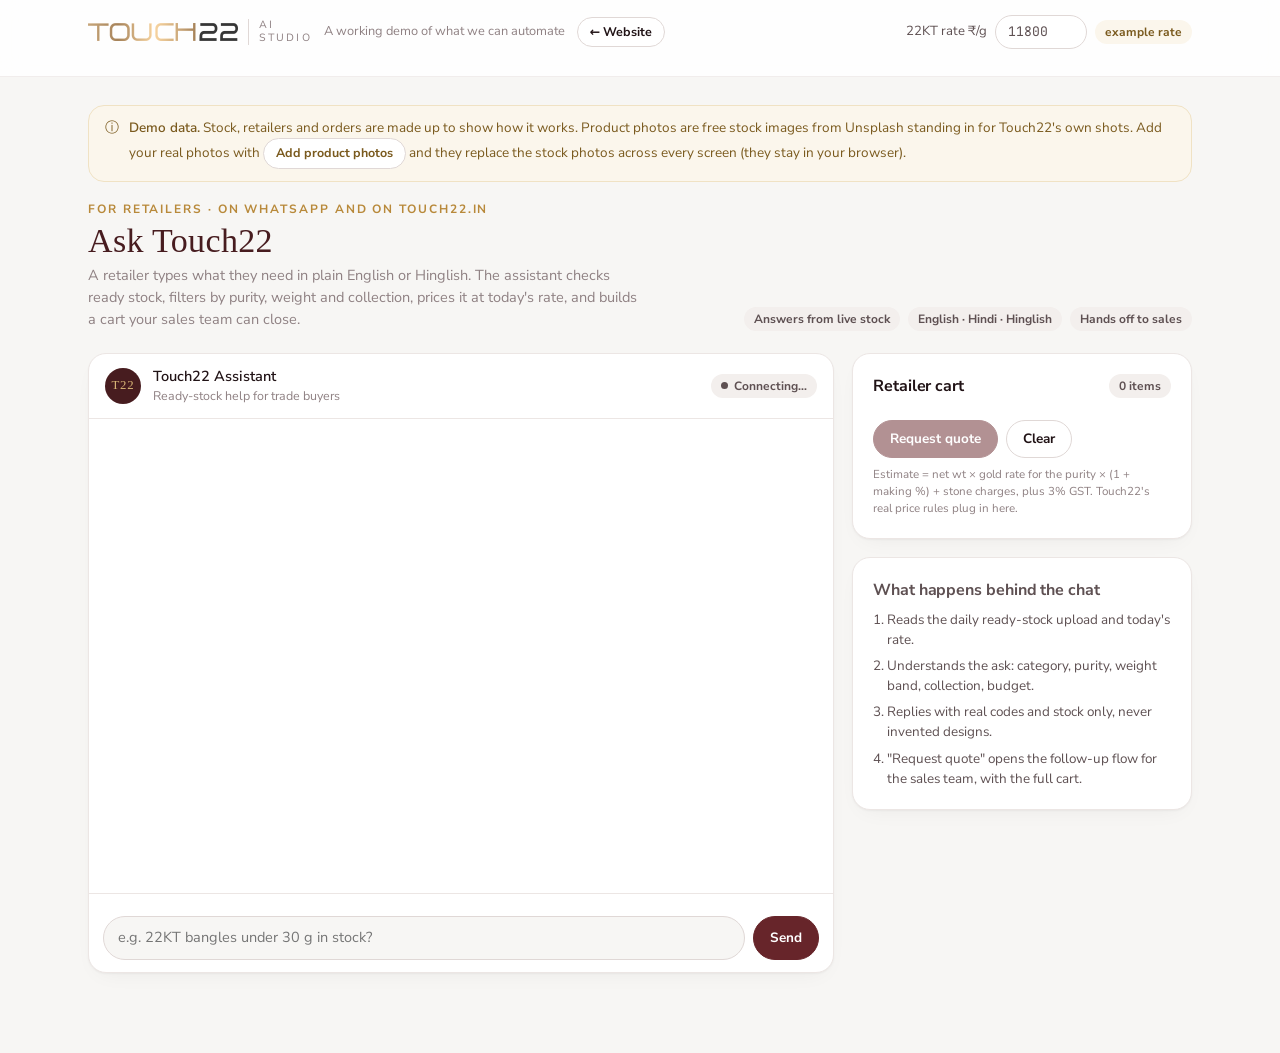
==== commit a5cd982b: "AI Studio demo: restyle to match the live Order Desk app Touch22 burgundy, ivory and gold palette, T" ====
--- a/demos/index.html
+++ b/demos/index.html
@@ -1,38 +1,23 @@
-<!doctype html><html lang="en"><head><meta charset="utf-8"><title>Touch22 AI Studio · Live demos</title><meta name="description" content="Interactive demos of the Touch22 AI automations: trade assistant, cart follow-up, content studio, photo studio, retailer care and Trending@Touch."><link rel="icon" href="data:image/svg+xml,%3Csvg xmlns='http://www.w3.org/2000/svg' viewBox='0 0 64 64'%3E%3Crect width='64' height='64' rx='14' fill='%230F0D0A'/%3E%3Ctext x='32' y='42' font-family='Georgia' font-size='26' fill='%23E8C77F' text-anchor='middle'%3E22%3C/text%3E%3C/svg%3E"><meta name=viewport content="width=device-width,initial-scale=1,viewport-fit=cover"><style>:root{color-scheme:light;box-sizing:border-box;padding-top:env(safe-area-inset-top,0px);padding-bottom:env(safe-area-inset-bottom,0px)}html{scroll-padding-top:env(safe-area-inset-top,0px)}body{margin:0;padding:0;font:14px -apple-system,BlinkMacSystemFont,sans-serif;background:#fff;color:#000}img{max-width:100%}[hidden]:not([hidden=until-found i]){display:none!important}</style></head><body>
+<!doctype html><html lang="en"><head><meta charset="utf-8"><title>Touch22 AI Studio · Live demos</title><meta name="description" content="Interactive demos of the Touch22 AI automations: trade assistant, cart follow-up, content studio, photo studio, retailer care and Trending@Touch."><link rel="icon" href="data:image/svg+xml,%3Csvg xmlns='http://www.w3.org/2000/svg' viewBox='0 0 64 64'%3E%3Crect width='64' height='64' rx='14' fill='%23471c1f'/%3E%3Ctext x='32' y='42' font-family='Georgia' font-size='26' fill='%23d6b375' text-anchor='middle'%3E22%3C/text%3E%3C/svg%3E"><meta name=viewport content="width=device-width,initial-scale=1,viewport-fit=cover"><style>:root{color-scheme:light;box-sizing:border-box;padding-top:env(safe-area-inset-top,0px);padding-bottom:env(safe-area-inset-bottom,0px)}html{scroll-padding-top:env(safe-area-inset-top,0px)}body{margin:0;padding:0;font:14px -apple-system,BlinkMacSystemFont,sans-serif;background:#fff;color:#000}img{max-width:100%}[hidden]:not([hidden=until-found i]){display:none!important}</style></head><body>
 <link rel="preconnect" href="https://fonts.googleapis.com">
-<link rel="stylesheet" href="https://fonts.googleapis.com/css2?family=Tenor+Sans&family=Figtree:wght@400;500;600;700&family=JetBrains+Mono:wght@400;500&display=swap">
+<link rel="stylesheet" href="https://fonts.googleapis.com/css2?family=Nunito+Sans:opsz,wght@6..12,400;6..12,600;6..12,700;6..12,800&family=JetBrains+Mono:wght@400;500&display=swap">
 <style>
 /* Layout: an app shell. Brand bar + tab rail on top, one working screen per AI automation below. */
 :root{
-  --bg:#F5F6F3; --surface:#FFFFFF; --surface-2:#ECEFEA; --line:#D9DED7;
-  --ink:#16201E; --ink-2:#4F5B57; --ink-3:#7C8783;
-  --peacock:#0E5A54; --peacock-2:#E1EFEC; --on-peacock:#FFFFFF;
-  --gold:#A87A1C; --gold-2:#F4E8CC; --gold-ink:#6E4E0D;
-  --wa:#DCF8C6; --wa-ink:#11291C; --wa-bg:#E9E3DA;
-  --good:#1F7A3E; --warn:#A6620B; --bad:#B23A2E;
-  --shadow:0 1px 2px rgba(20,32,30,.06),0 8px 24px rgba(20,32,30,.06);
-  --f-display:"Tenor Sans","Optima","Candara","Segoe UI",sans-serif;
-  --f-body:"Figtree","Segoe UI",system-ui,-apple-system,sans-serif;
+  /* Touch22 Order Desk palette: burgundy, ivory, blush and gold, light only like the live app. */
+  --bg:#f7f6f4; --surface:#FFFFFF; --surface-2:#f3efed; --line:#ece6e4;
+  --ink:#211316; --ink-2:#5e5052; --ink-3:#8f8183;
+  --peacock:#67252a; --peacock-2:#f5eeef; --on-peacock:#FFFFFF;
+  --wine:#471c1f; --blush:#e1cdd1;
+  --gold:#b8893a; --gold-2:#fbf6ec; --gold-ink:#7a5a1e; --gold-soft:#d6b375;
+  --wa:#DCF8C6; --wa-ink:#11291C; --wa-bg:#efe7dd;
+  --good:#2f8059; --warn:#a8781c; --bad:#b8434a;
+  --shadow:0 1px 2px rgba(33,19,22,.04),0 8px 24px -12px rgba(33,19,22,.08);
+  --f-display:"Times New Roman",Times,"Liberation Serif",serif;
+  --f-body:"Nunito Sans","Avenir Next","Avenir","Segoe UI",system-ui,sans-serif;
   --f-mono:"JetBrains Mono",ui-monospace,"SFMono-Regular",Menlo,monospace;
-}
-@media (prefers-color-scheme: dark){:root:not([data-theme="light"]){
-  --bg:#0D1413; --surface:#141D1C; --surface-2:#1B2624; --line:#2A3735;
-  --ink:#E8EEEC; --ink-2:#AAB6B2; --ink-3:#7D8A86;
-  --peacock:#4FB3A8; --peacock-2:#183230; --on-peacock:#06201D;
-  --gold:#E2B654; --gold-2:#3A2E14; --gold-ink:#F1D48E;
-  --wa:#1F4A33; --wa-ink:#E3F5E8; --wa-bg:#101A18;
-  --good:#5BC682; --warn:#E6A24A; --bad:#EE7B6E;
-  --shadow:0 1px 2px rgba(0,0,0,.3),0 8px 24px rgba(0,0,0,.25);
-  color-scheme:dark}}
-:root[data-theme="dark"]{
-  --bg:#0D1413; --surface:#141D1C; --surface-2:#1B2624; --line:#2A3735;
-  --ink:#E8EEEC; --ink-2:#AAB6B2; --ink-3:#7D8A86;
-  --peacock:#4FB3A8; --peacock-2:#183230; --on-peacock:#06201D;
-  --gold:#E2B654; --gold-2:#3A2E14; --gold-ink:#F1D48E;
-  --wa:#1F4A33; --wa-ink:#E3F5E8; --wa-bg:#101A18;
-  --good:#5BC682; --warn:#E6A24A; --bad:#EE7B6E;
-  --shadow:0 1px 2px rgba(0,0,0,.3),0 8px 24px rgba(0,0,0,.25);
-  color-scheme:dark}
+  color-scheme:light;
+}
 *{box-sizing:border-box}
 [hidden]{display:none!important}
 body{background:var(--bg);color:var(--ink);font-family:var(--f-body);font-size:15px;line-height:1.5}
@@ -279,14 +264,66 @@
   .rate{margin-left:0;width:100%}
   .msg{max-width:100%}
 }
+
+/* ---- Look of the live Touch22 Order Desk app ---- */
+body{font-size:14.5px;-webkit-font-smoothing:antialiased}
+body::before{background:rgba(255,255,255,.9)}
+.wrap{max-width:1152px;padding-left:max(24px,env(safe-area-inset-left,0px));padding-right:max(24px,env(safe-area-inset-right,0px))}
+.top{background:rgba(255,255,255,.85);backdrop-filter:blur(12px) saturate(1.5);-webkit-backdrop-filter:blur(12px) saturate(1.5);border-bottom:1px solid rgba(236,230,228,.7)}
+.brandrow{min-height:64px;padding-block:10px;gap:12px}
+.logo{display:flex;align-items:center;gap:10px;text-decoration:none;flex:none}
+.logo img{height:18px;width:auto;display:block}
+.logo span{font-size:10.5px;letter-spacing:.2em;text-transform:uppercase;color:var(--ink-3);border-left:1px solid #e0d8d6;padding-left:10px;line-height:1.2}
+.tag{border-left:0;padding-left:0}
+.rate input{border-radius:999px;padding:6px 12px;background:#fff;border-color:#e0d8d6}
+.tabs{gap:4px;padding:0 0 12px;justify-content:center}
+.tab{border:0;border-radius:999px;padding:8px 16px;font-weight:600;font-size:14px;color:rgba(33,19,22,.7);transition:background .3s,color .3s,box-shadow .3s}
+.tab:hover{background:var(--peacock-2);color:var(--peacock)}
+.tab[aria-selected="true"]{background:var(--peacock);color:#fff;border:0;box-shadow:0 6px 16px -8px rgba(103,37,42,.7)}
+.tab .n{display:none}
+main{padding-block:28px 80px}
+.note{background:var(--gold-2);border:1px solid #f0e2c4;border-radius:16px;padding:12px 16px;font-size:13.5px;margin-top:0}
+.screen{animation:rise .45s cubic-bezier(.22,1,.36,1)}
+@keyframes rise{from{opacity:0;transform:translateY(12px)}}
+.screen-head{margin-bottom:22px}
+.screen-head h2{font-size:34px;line-height:1.1;color:var(--wine)}
+.screen-head .lede{color:var(--ink-3);margin-top:6px}
+.eyebrow{font-size:12px;font-weight:700;letter-spacing:.16em;color:var(--gold);margin-bottom:4px}
+h3{font-family:var(--f-body);font-weight:700;font-size:16px;letter-spacing:-.005em}
+.panel{border-radius:18px;box-shadow:var(--shadow)}
+.side .panel,.controls,.editor,.salescard,.ritem,.phase,.qs,.chartbox{padding:20px}
+.btn{border-radius:999px;border-color:#e0d8d6;padding:8px 16px;font-weight:700;font-size:13.5px;transition:background .2s,border-color .2s,color .2s,box-shadow .2s}
+.btn:hover{border-color:var(--peacock);color:var(--peacock)}
+.btn.primary:hover{background:var(--wine);border-color:var(--wine);color:#fff;filter:none;box-shadow:0 6px 16px -6px rgba(103,37,42,.55)}
+.btn:active{transform:scale(.97)}
+.btn.small{padding:5px 12px;font-size:12.5px}
+.chip{border-color:#e0d8d6;font-weight:600;font-size:13px}
+.pill{font-weight:700;font-size:12px}
+.pill.gold{background:var(--gold-2);color:var(--gold-ink)}
+.avatar{background:var(--wine);color:var(--gold-soft);font-family:var(--f-display)}
+.msg.me .bubble{background:var(--peacock)}
+.bubble{border-radius:16px}
+.composer input,select,textarea,.field input[type=text]{border-color:#e0d8d6;background:#fff}
+.composer input{background:var(--bg)}
+select,textarea,.field input[type=text]{border-radius:12px}
+.pcard,.ig,.fc{border-radius:14px}
+.step .ic{border-color:#e0d8d6}
+.step.cur{background:var(--peacock-2);border-radius:12px}
+.qi[aria-pressed="true"]{background:var(--peacock-2)}
+.date{border-radius:12px}
+.hl{background:var(--gold-2);border:1px solid #f0e2c4;border-radius:12px}
+.chartbox .bar.top{fill:var(--gold-soft)}
+.toast{background:var(--wine);color:#fff;border:1px solid var(--blush);border-radius:999px;font-weight:600;padding:10px 18px}
+.kw span{border-radius:999px}
+@media (max-width:900px){.tabs{justify-content:flex-start}.logo span{display:none}}
 @media (prefers-reduced-motion:reduce){*{animation:none!important;transition:none!important}}
 </style>
 
 <header class="top">
   <div class="wrap">
     <div class="brandrow">
-      <a class="mark" href="../" style="text-decoration:none;color:inherit" title="Back to Touch22 home">TOUCH<b>22</b></a>
-      <div class="tag">AI Studio · a working demo of what we can automate</div><a class="btn small" href="../" style="text-decoration:none;color:inherit">← Website</a>
+      <a class="logo" href="../index.html" title="Back to Touch22 home"><img src="img/word-dark.png" alt="Touch22"><span>AI<br>Studio</span></a>
+      <div class="tag">A working demo of what we can automate</div><a class="btn small" href="../index.html" style="text-decoration:none;color:inherit">← Website</a>
       <div class="rate"><label for="rate22">22KT rate ₹/g</label><input id="rate22" type="number" value="11800" step="10" min="1000"><span class="pill gold">example rate</span></div>
     </div>
     <nav class="tabs" role="tablist" aria-label="Demo screens" id="tabs"></nav>
@@ -878,7 +915,7 @@
   const w=S*sc,off=(S-w)/2;
   co.save();co.shadowColor="rgba(0,0,0,.45)";co.shadowBlur=36;co.shadowOffsetY=18;co.drawImage(c,off,off+S*.02,w,w);co.restore();
   co.drawImage(c,off,off+S*.02,w,w);
-  co.font="600 22px Figtree, sans-serif";co.fillStyle=["velvet","festive","peacock"].includes(bgKey)?"rgba(255,255,255,.75)":"rgba(0,0,0,.5)";co.textAlign="right";co.fillText("TOUCH22",S-28,S-28);
+  co.font="600 22px "Nunito Sans", sans-serif";co.fillStyle=["velvet","festive","peacock"].includes(bgKey)?"rgba(255,255,255,.75)":"rgba(0,0,0,.5)";co.textAlign="right";co.fillText("TOUCH22",S-28,S-28);
   const pct=total?Math.round(kept/total*100):0;
   $("#phCheck").innerHTML=`<span class="ok">✓</span><div><b>Design kept exactly.</b> The piece in the output is the same pixels as your photo, only resized and moved. ${pct}% of the frame was kept as jewellery and the rest replaced with the backdrop. ${srcIsUpload?"Raise or lower the strength if edges look rough.":"This sample is an illustration; drop a real product photo to see it on your own piece."}<div class="src" style="margin-top:4px">In production a dedicated cut-out model handles shiny metal and busy backgrounds; the rule that the jewellery is never redrawn stays the same.</div></div>`;
 }
